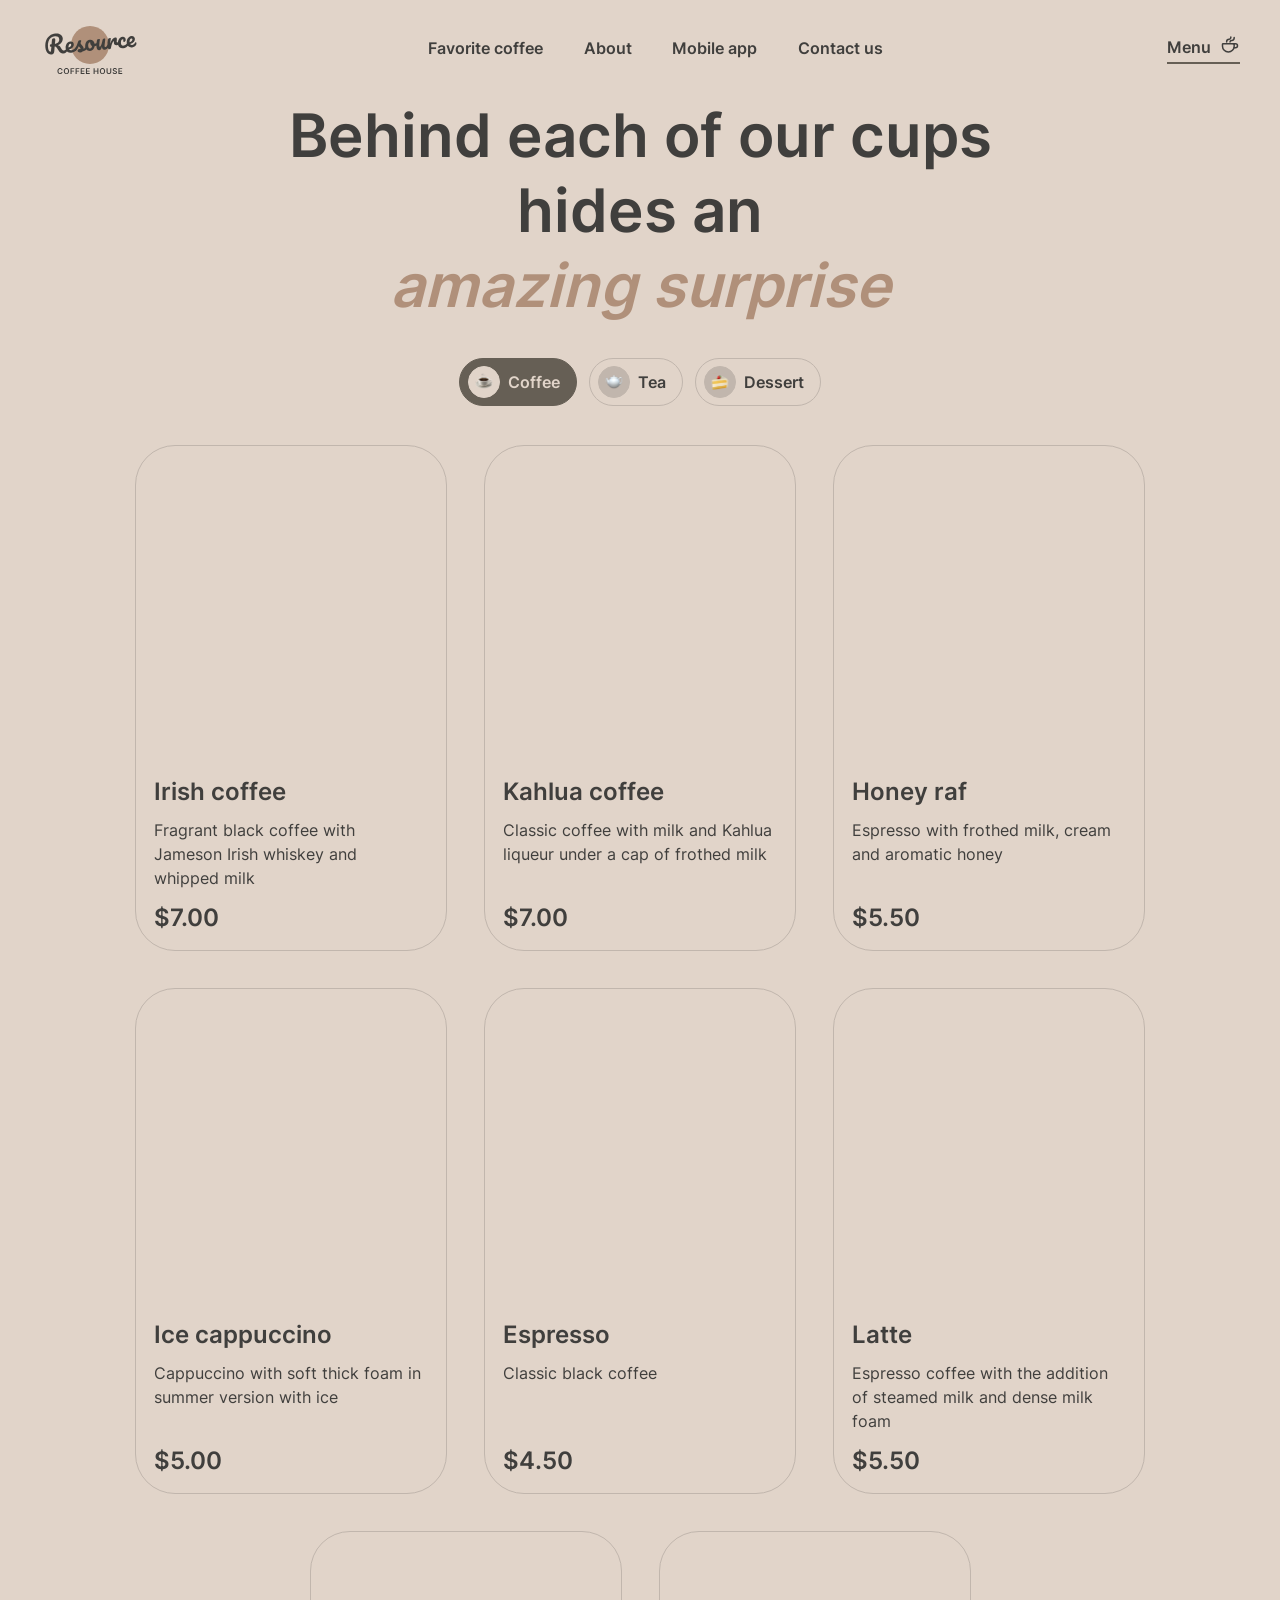
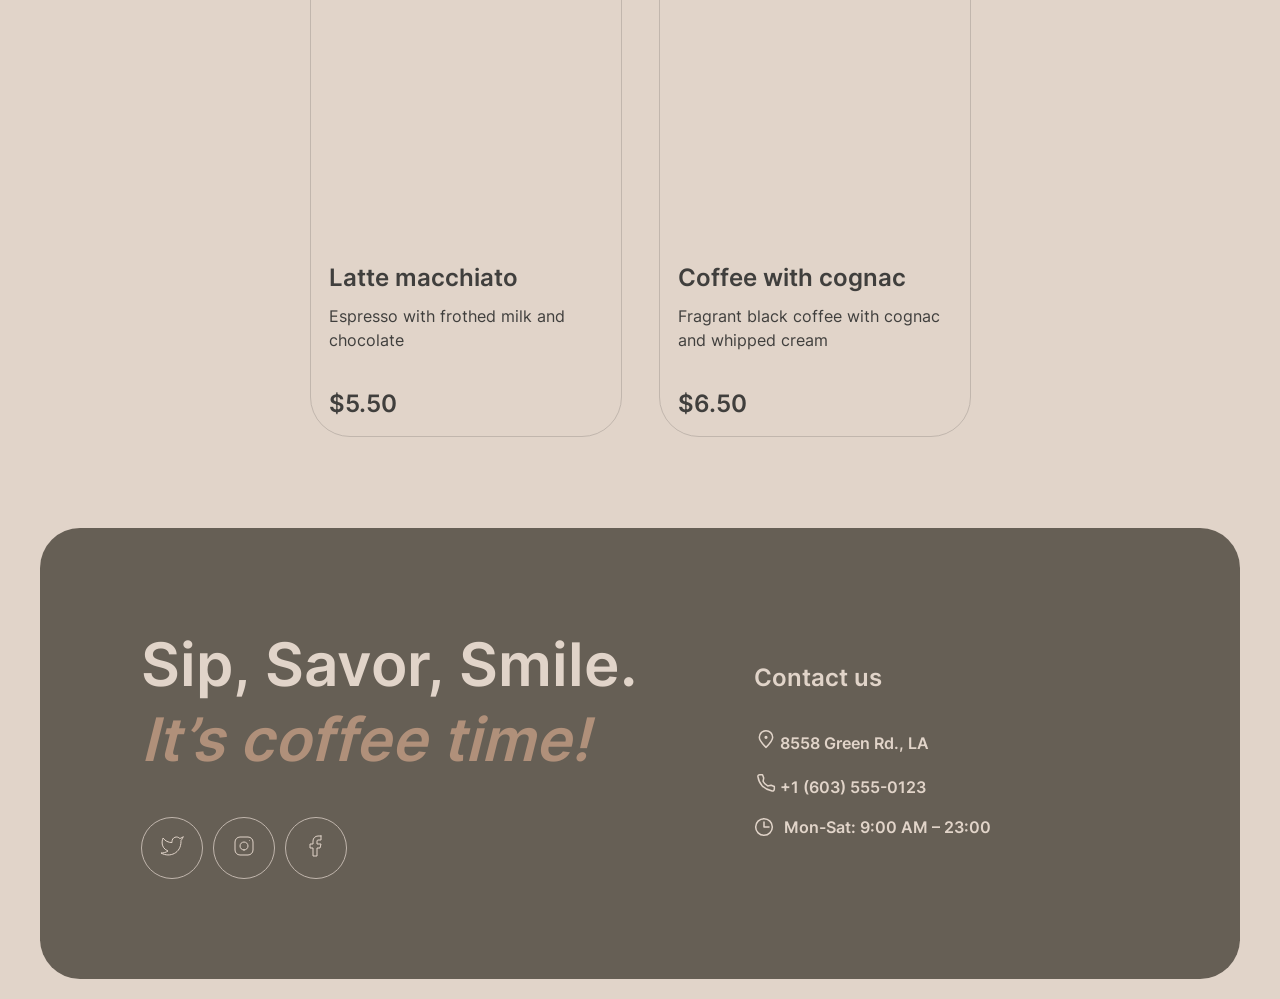
==== pages/menu/index.html @ 6b962eb8 "feat: transfer of the previous project" ====
<!DOCTYPE html>
<html lang="en">

<head>
  <meta charset="UTF-8">
  <meta http-equiv="X-UA-Compatible" content="IE=edge">
  <meta name="viewport" content="width=device-width, initial-scale=1.0">
  <link rel="stylesheet" href="../menu/style.css">
  <link rel="icon" href="../../assets/icons/coffee-cup.svg" sizes="32x32">
  <title>Coffee House</title>
</head>

<body>
  <div class="body-wrapper">
    <header class="header">
      <a href="../home/index.html" class="logo">
        <img src="../../assets/icons/logo.svg" alt="Coffee House Logo">
      </a>
      <div class="header-navigation-wrapper">
        <nav class="header-navigation">
          <ul class="header-navigation">
            <li><a href="../home/index.html#favoriteCoffee" class="header-nav-list-li">Favorite coffee</a></li>
            <li><a href="../home/index.html#about" class="header-nav-list-li">About</a></li>
            <li><a href="../home/index.html#mobileApp" class="header-nav-list-li">Mobile app</a></li>
            <li><a href="#contactUs" class="header-nav-list-li">Contact us</a></li>
          </ul>
        </nav>
        <div class="logo-menu">
          <a href="../menu/index.html" class="logo-menu-main">
            <h4>Menu</h4>
            <img src="../../assets/icons/coffee-cup.svg" alt="coffee cup">
          </a>
          <div class="logo-menu-line"></div>
        </div>
      </div>
      <div class="burger-menu" role="button" aria-label="Toggle menu">
        <div class="burger-icon">
          <span class="one-line"></span>
          <span class="two-line"></span>
        </div>
      </div>
    </header>

    <main class="main">
      <div class="title">
        <h1>Behind each of our cups hides an <span class="accent">amazing surprise</span></h1>
      </div>

      <div class="drink-type">
        <div class="type-coffee drink-type-button checked" data-type="coffee" role="button">
          <div class="circle type-drink-circle">
            <img src="../../assets/icons/icon-coffee-menu.svg" alt="coffee icon">
          </div>
          <p class="type-drink-text">Coffee</p>
        </div>
        <div class="type-tea drink-type-button" data-type="tea" role="button">
          <div class="circle type-drink-circle">
            <img src="../../assets/icons/icon-tea-menu.svg" alt="tea icon">
          </div>
          <p class="type-drink-text">Tea</p>
        </div>
        <div class="type-dessert drink-type-button" data-type="dessert" role="button">
          <div class="circle type-drink-circle">
            <img src="../../assets/icons/icon-dessert-menu.svg" alt="dessert icon">
          </div>
          <p class="type-drink-text">Dessert</p>
        </div>
      </div>

      <div class="menu-cards-wrapper"></div>
      <div class="load-img"></div>
    </main>

    <footer class="footer">
      <div class="footer-wrapper">
        <div class="footer-one-column">
          <div class="footer-text">
            <h2>Sip, Savor, Smile. <span class="accent">It’s coffee time!</span></h2>
          </div>
          <div class="social">
            <span class="twitter social-animation">
              <a href="https://twitter.com" aria-label="Twitter">
                <svg class="twitter-img social-img"></svg>
              </a>
            </span>
            <span class="instagram social-animation">
              <a href="https://instagram.com" aria-label="Instagram">
                <svg class="instagram-img social-img"></svg>
              </a>
            </span>
            <span class="facebook social-animation">
              <a href="https://facebook.com" aria-label="Facebook">
                <svg class="facebook-img social-img"></svg>
              </a>
            </span>
          </div>
        </div>

        <div class="footer-two-column" id="contactUs">
          <h3>Contact us</h3>
          <div class="adress">
            <a href="https://maps.app.goo.gl/3GMNGY9WEgMi9nmB6" target="_blank" rel="noopener noreferrer">
              <img src="../../assets/icons/pin-alt.svg" alt="location pin">
              8558 Green Rd., LA
            </a>
          </div>
          <div class="phone">
            <a href="tel:+16035550123">
              <img src="../../assets/icons/phone.svg" alt="phone icon">
              +1 (603) 555-0123
            </a>
          </div>
          <div class="times">
            <img src="../../assets/icons/clock.svg" alt="clock icon">
            <p>Mon-Sat: 9:00 AM – 23:00</p>
          </div>
        </div>
      </div>
    </footer>

    <div class="modal-wrapper">
      <div class="modal">
        <div class="modal-img">
          <div class="menu-card-img-container">
            <img src="../../assets/images/imgMenu/coffee-1.jpg" class="menu-card-img" alt="Irish coffee">
          </div>
        </div>
        <div class="information-container">
          <div class="name-position">Irish coffee</div>
          <div class="more-detail-position">Fragrant black coffee with Jameson Irish whiskey and whipped milk</div>

          <div class="size-position">
            <p>Size</p>
            <div class="choise-size">
              <div class="size-button button-choise-size checked" data-price="0" role="button">
                <div class="circle-btn">
                  <p>S</p>
                </div>
                <p class="size-ml s">200 ml</p>
              </div>
              <div class="size-button button-choise-size" data-price="0.5" role="button">
                <div class="circle-btn">
                  <p>M</p>
                </div>
                <p class="size-ml m">300 ml</p>
              </div>
              <div class="size-button button-choise-size" data-price="1" role="button">
                <div class="circle-btn">
                  <p>L</p>
                </div>
                <p class="size-ml l">400 ml</p>
              </div>
            </div>
          </div>

          <div class="additives-position">
            <p>Additives</p>
            <div class="choise-size">
              <div class="size-button button-additives" data-price="0.5" role="button">
                <div class="circle-btn">
                  <p>1</p>
                </div>
                <p class="size-ml additives-one">Sugar</p>
              </div>
              <div class="size-button button-additives" data-price="0.5" role="button">
                <div class="circle-btn">
                  <p>2</p>
                </div>
                <p class="size-ml additives-two">Cinnamon</p>
              </div>
              <div class="size-button button-additives" data-price="0.5" role="button">
                <div class="circle-btn">
                  <p>3</p>
                </div>
                <p class="size-ml additives-three">Syrup</p>
              </div>
            </div>
          </div>

          <div class="total">
            <p>Total:</p>
            <div class="cost-position">$7.00</div>
          </div>
          <div class="line-opacity"></div>
          <div class="info-little-font">
            <img src="../../assets/icons/info-empty.svg" alt="info icon">
            <p>The cost is not final. Download our mobile app to see the final price and place your order. Earn loyalty
              points and enjoy your favorite coffee with up to 20% discount.</p>
          </div>
          <div class="close" role="button">Close</div>
        </div>
      </div>
    </div>

    <script src="../menu/script.js" type="module"></script>
    <script src="../menu/burger.js"></script>
  </div>
</body>

</html>
---- pages/menu/style.css ----
@font-face {
    font-family: 'Inter600';
    src: url('../../assets/fonts/Inter-SemiBold.ttf');
    font-weight: 600;
}

@font-face {
    font-family: 'Inter400';
    src: url('../../assets/fonts/Inter-Regular.ttf');
    font-weight: 400;
}

h1 {
    font-family: 'Inter600';
    font-size: 72px;
    line-height: 105%;
    margin: 0;
    color: #E1D4C9;
}

.accent {
    font-style: italic;
    color: #B0907A;
}

h2 {
    font-family: 'Inter600';
    font-size: 60px;
    line-height: 125%;
    margin: 0;
}

h3 {
    font-family: 'Inter600';
    font-size: 24px;
    line-height: 125%;
    margin: 0;
}

h4,
.header-navigation {
    font-family: 'Inter600';
    font-size: 16px;
    line-height: 140%;
    margin: 0;
}

h5 {
    font-family: 'Inter400';
    font-size: 16px;
    line-height: 150%;
    font-weight: 400;
    margin: 0;
}

ul {
    padding: 0;
}

p {
    margin: 0;
}

html {
    scroll-behavior: smooth;
    box-sizing: border-box;
    background-color: #E1D4C9;
}

body {
    margin: 0 auto;
    max-width: 1440px;
}

.body-wrapper {
    margin: 20px 40px;
    position: relative;
}

a:hover {
    cursor: pointer;
}

/*---------header----------*/

.header {
    display: flex;
    justify-content: space-between;
}

.header-navigation-wrapper {
    display: flex;
    width: 100%;
    justify-content: space-between;
    margin-left: 24%;
}

.header-navigation {
    display: flex;
    align-items: center;
    list-style: none;
    color: #403F3D;
    gap: 40.6px;
}

.header-navigation li {
    margin-top: -8px;
}

.header-navigation a {
    text-decoration: none;
    color: #403F3D;
    position: relative;
    display: inline-block;
}

.header-navigation a::after {
    content: "";
    position: absolute;
    left: 50%;
    top: 25px;
    display: block;
    height: 2px;
    width: 0;
    background: #403F3D;
    border-radius: 1px;
    transition: width 0.8s ease 0s, left 0.8s ease 0s;
}

.header a {
    text-decoration: none;
    color: #403F3D;
    cursor: default;
}

@media (hover:hover) {
    .header-navigation a:hover::after {
        animation: a-nav 3s;
        width: 100%;
        left: 0;
    }
}

@keyframes a-nav {
    0% {
        opacity: 0;
    }

    50% {
        opacity: 0.8;
    }

    100% {
        opacity: 1;
    }
}

.logo-menu {
    display: flex;
    flex-direction: column;
    gap: 4px;
    margin-top: 23px;
    cursor: default;
}

.logo-menu h4 {
    margin-top: -7px;
    color: #403F3D;
}

.logo-menu img {
    margin-top: -12px;
}

.logo-menu-main {
    display: flex;
    flex-direction: row;
    gap: 9px;
}

.logo-menu-line {
    width: 100%;
    height: 2px;
    background-color: #665F55;
}

.burger-menu {
    display: none;
}

/*-----------main-------------*/

.main {
    display: flex;
    flex-direction: column;
    align-items: center;
    margin-top: 1.15%;
}

.title {
    color: #403F3D;
    text-align: center;
    width: 800px;
}

.title h1 {
    display: flex;
    flex-direction: column;
    align-items: center;
    color: #403F3D;
    font-size: 60px;
    line-height: 125%;
}

.drink-type {
    display: flex;
    gap: 12px;
    margin-top: 2.9%;
}

.drink-type p {
    font-family: 'Inter600';
    font-size: 16px;
    line-height: 150%;
    margin: 8px 16px 8px 0;
}

.drink-type-button {
    display: flex;
    align-items: center;
    height: 46px;
    background-color: #E1D4C9;
    border-radius: 100px;
    border: 1px solid #C1B6AD;
    cursor: pointer;
    transition: 0.8s;
}

@media (hover:hover) {
    .drink-type-button:hover {
        background-color: #665F55;
        border: 1px solid #665F55;
    }

    .drink-type-button:hover>.type-drink-circle {
        background-color: #E1D4C9;
        border: 1px solid #E1D4C9;
    }

    .drink-type-button:hover>.type-drink-text {
        color: #E1D4C9;
    }
}

.drink-type>.checked {
    background-color: #665F55;
    border: 1px solid #665F55;
    cursor: default;
}

.drink-type>.checked>.circle {
    background-color: #E1D4C9;
    border: 1px solid #E1D4C9;
}

.drink-type>.checked>.type-drink-text {
    color: #E1D4C9;
}

.type-drink-circle {
    display: flex;
    align-items: center;
    justify-content: center;
    width: 30px;
    height: 30px;
    border-radius: 50%;
    background-color: #C1B6AD;
    border: 1px solid #C1B6AD;
    margin: 8px;
}

.type-drink-circle img {
    width: 60%;
}

.type-drink-text {
    color: #403F3D;
}

/*-----menu-cards-----*/

.menu-cards-wrapper {
    display: flex;
    align-items: center;
    justify-content: center;
    flex-wrap: wrap;
    gap: 37px;
    margin-top: 39px;
}

.menu-card {
    display: flex;
    flex-direction: column;
    width: 310px;
    height: 504px;
    border: 1px solid #C1B6AD;
    border-radius: 40px;
}

@media (hover:hover) {
    .menu-card:hover>.menu-card-img-container img {
        transform: scale(1);
        transition: 1s;
    }
}

.menu-card-img-container {
    position: relative;
    width: 310px;
    height: 309px;
    overflow: hidden;
    border-radius: 40px;
}

.menu-card img {
    position: absolute;
    border-radius: 40px;
    transform: scale(1.1);
    transition: 0.8s;
    height: -webkit-fill-available;
}


.name-position,
.cost-position {
    font-family: 'Inter600';
    font-size: 24px;
    line-height: 125%;
    color: #403F3D;
}

.name-position {
    margin-top: 4px;
}

.more-detail-position {
    font-family: 'Inter400';
    font-size: 16px;
    line-height: 150%;
    color: #403F3D;
}

.discription-position {
    display: flex;
    flex-direction: column;
    margin-left: 18px;
    margin-top: 18px;
    height: 175px;
}

.more-detail-position {
    height: 72px;
    margin-right: 21px;
    margin-top: 11px;
}

.cost-position {
    margin-top: 13px;
}

.load-img {
    display: none;
}

/*----------footer-----------*/

.footer {
    margin-top: 7.6%;
}

.footer-wrapper {
    display: flex;
    flex-wrap: wrap;
    background-color: #665F55;
    border-radius: 40px;
    gap: 10%;
}

.footer-one-column {
    width: 530px;
    margin-left: 101px;
    padding-top: 99px;
}

.footer-wrapper h2 {
    color: #E1D4C9;
}

.social {
    display: flex;
    align-items: center;
    margin-top: 40px;
    padding-bottom: 100px;
    gap: 10px;
}

.social-img {
    width: 36px;
    height: 36px;
}

.twitter-img {
    background: no-repeat center url(../../assets/icons/twitter.svg);
}

.instagram-img {
    background: no-repeat center url(../../assets/icons/instagram.svg);
}

.facebook-img {
    background: no-repeat center url(../../assets/icons/facebook.svg);
}

.social-animation {
    display: flex;
    align-items: center;
    justify-content: center;
    border: 1px solid #C1B6AD;
    width: 60px;
    height: 60px;
    border-radius: 100%;
    cursor: pointer;
}

@media (hover:hover) {
    .social-animation:hover {
        background-color: #E1D4C9;
        transition: 0.8s;
    }

    .social-animation:hover .social-img {
        fill: #403F3D;
        overflow: visible;
    }

    .social-animation:hover .twitter-img {
        background: no-repeat center url(../../assets/icons/twitter-hover.svg);
        transition: 0.5s;
    }

    .social-animation:hover .instagram-img {
        background: no-repeat center url(../../assets/icons/instagram-hover.svg);
        transition: 0.5s;
    }

    .social-animation:hover .facebook-img {
        background: no-repeat center url(../../assets/icons/facebook-hover.svg);
        transition: 0.5s;
    }
}

.footer-two-column {
    color: #E1D4C9;
    display: flex;
    flex-direction: column;
    margin-top: 135px;
    margin-left: -37px;
}

.footer-two-column h3 {
    margin-bottom: 16px;
}

.adress,
.phone,
.times {
    display: flex;
    font-family: 'Inter400';
    gap: 10px;
    margin-top: 20px;
}

.phone,
.times {
    cursor: pointer;
}

.adress a,
.phone a,
.times p {
    font-family: 'Inter600';
}

.adress a,
.phone a {
    font-family: 'Inter600';
    text-decoration: none;
    color: #E1D4C9;
    position: relative;
    display: inline-block;
}

.adress a::after,
.phone a::after {
    content: "";
    position: absolute;
    left: 50%;
    top: 25px;
    display: block;
    height: 2px;
    width: 0;
    background: #E1D4C9;
    border-radius: 1px;
    transition: width 0.8s ease 0s, left 0.8s ease 0s;
}

@media (hover:hover) {

    .adress a:hover::after,
    .phone a:hover::after {
        animation: footer 3s;
        width: 100%;
        left: 0;
    }
}

.adress img,
.phone img {
    margin-left: 2px;
}

@keyframes footer {
    0% {
        opacity: 0;
    }

    50% {
        opacity: 0.8;
    }

    100% {
        opacity: 1;
    }
}

/*-----------modal------------*/

.modal-wrapper {
    display: none;
    align-items: center;
    justify-content: center;
    position: fixed;
    width: 100%;
    height: 100%;
    top: 0;
    left: 0;
    background-color: rgba(41, 41, 41, 0.6);
    z-index: 1;
}

.modal {
    display: none;
    max-width: 800px;
    background-color: #E1D4C9;
    border-radius: 40px;
    border: 1px solid #403F3D;
    position: absolute;
    transition: 0.8s;
    margin: 0 35px;
    z-index: 10;
}

.modal-img .menu-card-img-container {
    margin: 16px 0 0 15px;
}

.modal-img .menu-card-img-container img {
    position: absolute;
    border-radius: 40px;
    margin-left: -15px;
    margin-top: -14px;
}

.information-container {
    margin: 13px 16px 16px 20px;
}

.size-position {
    display: flex;
    flex-direction: column;
    margin-top: -5px;
}

.size-position p,
.additives-position p {
    font-family: 'Inter400';
    font-size: 16px;
    line-height: 150%;
}

.choise-size p {
    font-family: 'Inter600';
    font-size: 16px;
    line-height: 150%;
    margin: 8px 12px 8px 0;
}

.choise-size {
    display: flex;
    flex-wrap: wrap;
    gap: 8px;
    margin-top: 9px;
}

.size-button {
    display: flex;
    align-items: center;
    height: 44px;
    background-color: #E1D4C9;
    border-radius: 100px;
    border: 1px solid #C1B6AD;
    cursor: pointer;
    transition: 0.8s;
}

.size-ml {
    color: #403F3D;
}

@media (hover:hover) {
    .size-button:hover {
        background-color: #665F55;
        border: 1px solid #665F55;
    }

    .size-button:hover>.circle-btn {
        background-color: #E1D4C9;
        border: 1px solid #E1D4C9;
    }

    .size-button:hover>.size-ml {
        color: #E1D4C9;
    }
}

.choise-size>.checked {
    background-color: #665F55;
    border: 1px solid #665F55;
    cursor: default;
}

.choise-size>.checked>.circle-btn {
    background-color: #E1D4C9;
    border: 1px solid #E1D4C9;
}

.choise-size>.checked>.size-ml {
    color: #E1D4C9;
}

.circle-btn {
    display: flex;
    align-items: center;
    justify-content: center;
    width: 30px;
    height: 30px;
    border-radius: 50%;
    background-color: #C1B6AD;
    border: 1px solid #C1B6AD;
    margin: 8px;
}

.circle-btn p {
    margin: 0;
    color: #403F3D;
}

.additives-position {
    margin-top: 20px;
}


.total {
    display: flex;
    align-items: center;
    justify-content: space-between;
    margin-top: 20px;
}

.total p {
    font-family: 'Inter600';
    font-size: 24px;
    line-height: 125%;
    color: #403F3D;
}

.total .cost-position {
    margin: 0;
}

.line-opacity {
    width: 100%;
    height: 1px;
    background-color: #C1B6AD;
    margin-top: 19px;
}

.info-little-font {
    display: flex;
    align-items: flex-start;
    justify-content: space-between;
    gap: 8px;
    font-family: 'Inter600';
    font-size: 10px;
    line-height: 140%;
    color: #403F3D;
    margin-top: 11px;
}

.close {
    display: flex;
    align-items: center;
    justify-content: center;
    border: 1px solid #665F55;
    background-color: transparent;
    cursor: pointer;
    border-radius: 100px;
    width: 100%;
    height: 44px;
    font-family: 'Inter600';
    font-size: 16px;
    line-height: 150%;
    color: #403F3D;
    margin-top: 32px;
    transition: 0.5s;
}

.close:hover {
    background-color: #665F55;
    color: #E1D4C9;
    transition: 0.8s;
}

@media screen and (max-width: 1060px) {
    /*----------footer----------*/

    .footer {
        margin-top: 100px;
    }

    .footer-one-column {
        margin-left: 60px;
        padding-top: 100px;
    }

    .footer-two-column {
        margin-left: 60px;
        padding-bottom: 105px;
        margin-top: 61px;
    }

    .social {
        padding-bottom: 38px;
    }

    .adress,
    .phone,
    .times {
        margin-top: 22px;
    }
}


@media screen and (max-width: 820px) {
    .title {
        width: auto;
    }
}

@media screen and (max-width: 768px) {
    body {
        max-width: 768px;
    }

    body.lock {
        overflow-y: hidden;
    }

    .body-wrapper {
        position: relative;
    }

    /*---------header----------*/

    .header-navigation-wrapper {
        display: block;
        position: fixed;
        top: 80px;
        right: -100%;
        width: 100%;
        background-color: #E1D4C9;
        transition: 0.8s;
        margin-top: 10px;
        height: 100vh;
        z-index: 10;
        margin-left: 0;
    }

    .header-navigation-wrapper.active {
        right: 0;
    }

    .header-navigation {
        flex-direction: column;
        margin-top: 10%;
        align-items: center;
        gap: 63px;
        font-size: 32px;
    }

    .logo-menu {
        margin-top: -4px;
    }

    .logo-menu-main {
        justify-content: center;
        margin-top: 16%;
        transform: scale(2);
    }

    .logo-menu-line {
        display: none;
    }

    .burger-menu {
        display: flex;
        align-items: center;
        justify-content: center;
        width: 42px;
        height: 42px;
        border-radius: 100%;
        border: 1px solid #403F3D;
        margin-top: 8px;
        position: relative;
    }

    .burger-icon {
        display: flex;
        flex-direction: column;
        justify-content: space-between;
        z-index: 5;
        position: relative;
        width: 16px;
        height: 10px;
        cursor: pointer;
        transition: 0.8s;
    }

    .one-line,
    .two-line {
        display: block;
        position: absolute;
        width: 16px;
        height: 1px;
        transition: all 0.8s ease 0s;
        background-color: #403F3D;
    }

    .one-line {
        top: 0;
    }

    .two-line {
        top: 10px;
    }

    .one-line.active {
        display: block;
        transform: rotate(-45deg);
        transition: 0.5s;
        top: 4px;
    }

    .two-line.active {
        display: block;
        transform: rotate(45deg);
        transition: 0.5s;
        top: 4px;
    }

    /*-------------main---------*/

    .main {
        margin-top: 16px;
    }

    .title {
        text-align: center;
        width: auto;
    }

    .drink-type {
        margin-top: 39px;
    }

    #five-card,
    #six-card,
    #seven-card,
    #eight-card {
        display: none;
    }

    .load-img {
        display: none;
        background: url(../../assets/icons/button-icon-dark.svg);
        width: 60px;
        height: 60px;
        margin-top: 43px;
    }

    .modal {
        margin: 0 43px 0 35px;
    }

    .more-detail-position {
        margin-right: 12px;
    }

}

@media screen and (max-width: 767px) {
    .modal-img {
        display: none;
    }
}

@media screen and (max-width: 380px) {
    .title h1 {
        font-size: 32px;
    }

    h2 {
        font-size: 32px;
    }

    .body-wrapper {
        margin: 20px 16px;
    }

    /*---------main----------*/

    .drink-type {
        gap: 5px;
    }

    .menu-cards-wrapper {
        gap: 40px;
    }

    /*----------footer----------*/

    .footer {
        margin-top: 96px;
    }

    .footer-one-column {
        margin-left: 16px;
        padding-top: 61px;
    }

    .footer-two-column {
        margin-left: 16px;
        padding-bottom: 66px;
        margin-top: 0px;
    }

    .social {
        padding-bottom: 38px;
    }

    .modal {
        margin: 0 17px;
    }

    .more-detail-position {
        margin-right: 0px;
    }

}
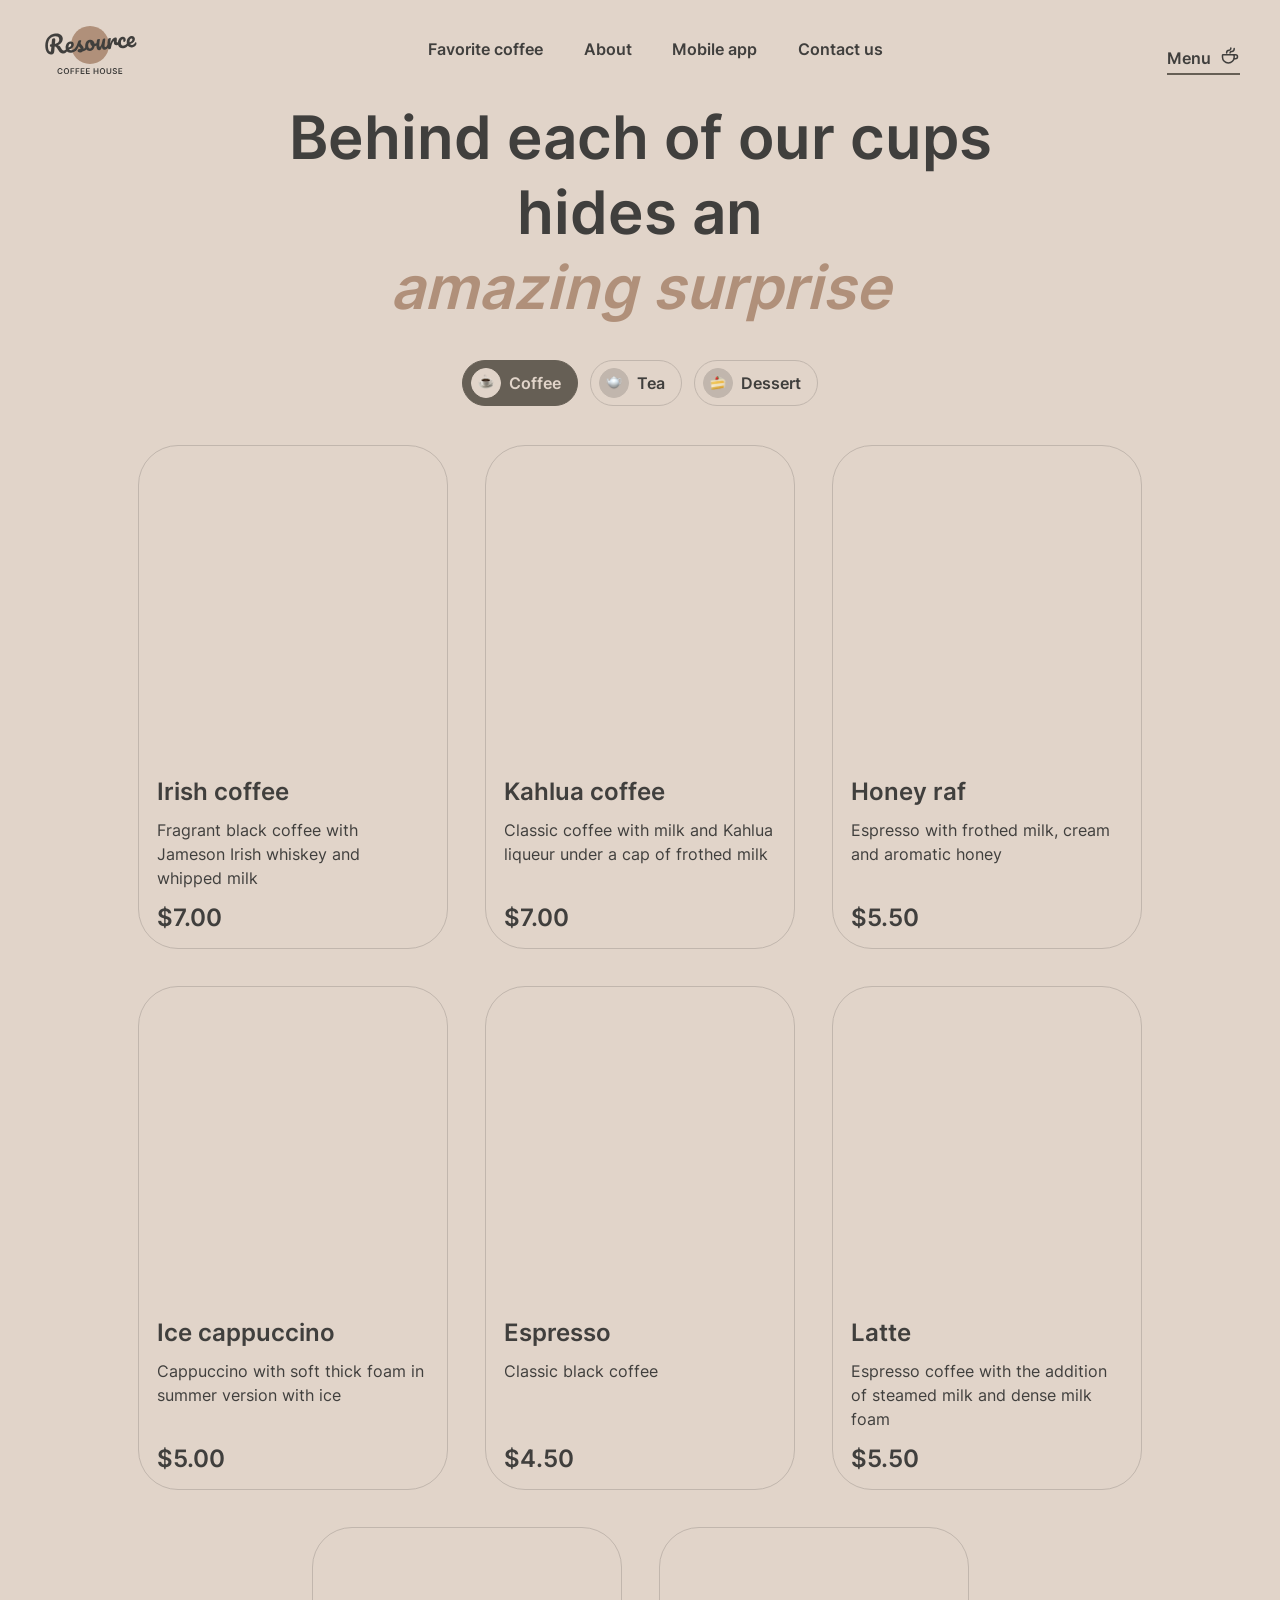
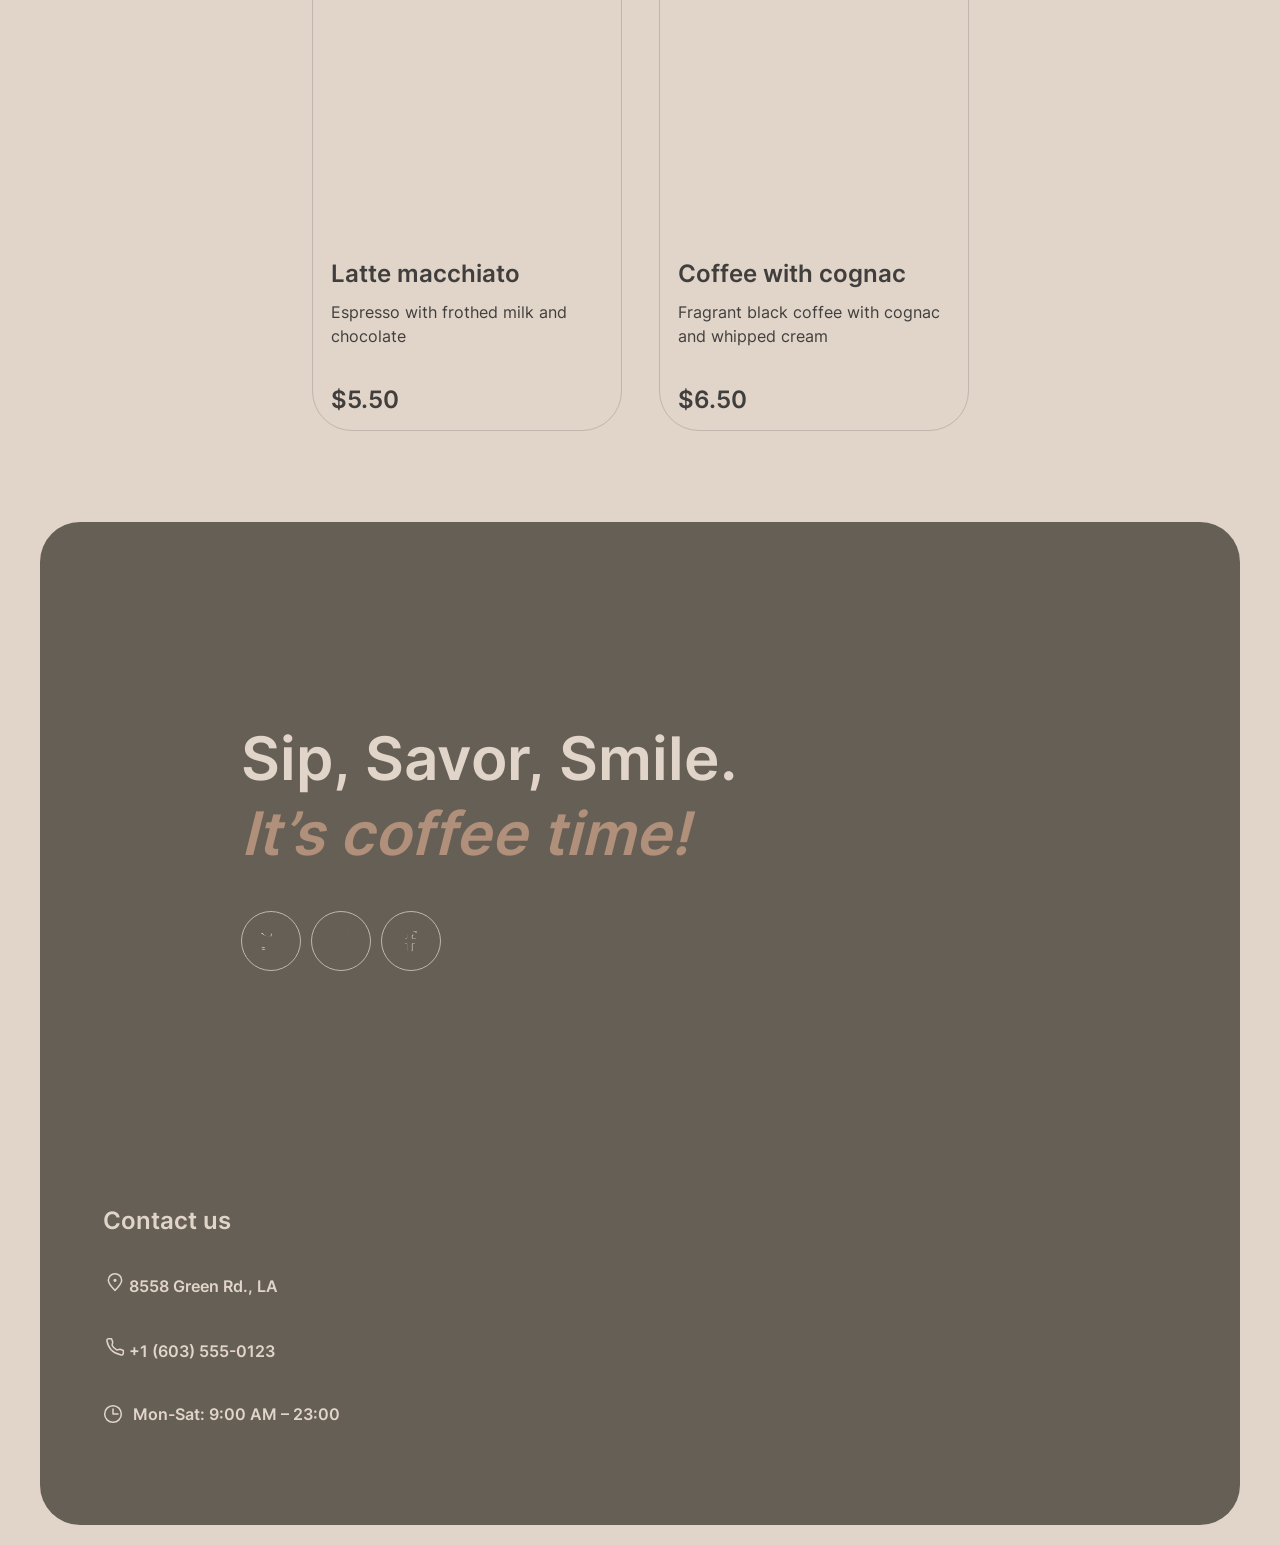
==== commit 12693094: "fix: refactor code for home page" ====
--- a/pages/menu/index.html
+++ b/pages/menu/index.html
@@ -5,6 +5,7 @@
   <meta charset="UTF-8">
   <meta http-equiv="X-UA-Compatible" content="IE=edge">
   <meta name="viewport" content="width=device-width, initial-scale=1.0">
+  <link rel="stylesheet" href="../css/global.css" />
   <link rel="stylesheet" href="../menu/style.css">
   <link rel="icon" href="../../assets/icons/coffee-cup.svg" sizes="32x32">
   <title>Coffee House</title>
--- a/pages/css/global.css
+++ b/pages/css/global.css
@@ -0,0 +1,765 @@
+@font-face {
+    font-family: 'Inter600';
+    src: url('../../assets/fonts/Inter-SemiBold.ttf');
+    font-weight: 600;
+}
+
+@font-face {
+    font-family: 'Inter400';
+    src: url('../../assets/fonts/Inter-Regular.ttf');
+    font-weight: 400;
+}
+
+:root {
+  /* Палитра из UI-Kit [Light] */
+  --color-text-primary: #403F3D;
+  --color-text-inverse: #E1D4C9;
+  --color-text-accent: #B0907A;
+  --color-bg-page: #E1D4C9;
+  --color-bg-container: #665F55;
+  
+  /* Цвета интерактивных элементов [Light] */
+  --c-btn-primary-bg: #E1D4C9;
+  --c-btn-secondary-bg: transparent;
+  --c-btn-secondary-border: #665F55;
+  --c-btn-secondary-hover-bg: #665F55;
+  
+  --c-btn-app-bg: transparent;
+  --c-btn-app-border: #665F55;
+  --c-btn-app-hover-bg: #665F55;
+  
+  --c-slider-border: #665F55;
+  --c-slider-hover-bg: #665F55;
+  --c-slider-hover-border: #665F55;
+  
+  --c-social-border: #C1B6AD;
+  --c-social-hover-bg: #E1D4C9;
+  
+  /* Константы для свитчера */
+  --c-icon-beige: #E1D4C9;
+  --c-icon-dark: #403F3D;
+  --c-icon-white: #FFFFFF;
+  --c-circle-accent: #B0907A;
+  --c-circle-hover-light: #665F55;
+  --c-circle-hover-dark: #403F3D;
+  --border-light: #C1B6AD;
+  --border-dark: #665F55;
+
+  /* Шрифты и переходы */
+  --font-semibold: 'Inter600', sans-serif;
+  --font-regular: 'Inter400', sans-serif;
+  --transition-standard: 0.5s ease-in-out;
+  --transition-fast: 0.3s ease;
+}
+
+/* --- Тёмная тема (Инверсия UI-Kit при клике на чекбокс) --- */
+:root:has(#theme-toggle:checked) {
+  /* Палитра из UI-Kit [Dark] */
+  --color-text-primary: #E1D4C9;
+  --color-text-inverse: #E1D4C9;
+  --color-text-accent: #B0907A;
+  --color-bg-page: #292826;
+  --color-bg-container: #403F3D;
+  
+  /* Цвета интерактивных элементов [Dark] */
+  --c-btn-secondary-border: #C1B6AD;
+  --c-btn-secondary-hover-bg: #292826;
+  
+  --c-btn-app-bg: transparent;
+  --c-btn-app-border: #C1B6AD;
+  --c-btn-app-hover-bg: #403F3D;
+  
+  --c-slider-border: #C1B6AD;
+  --c-slider-hover-bg: #403F3D;
+  --c-slider-hover-border: #403F3D;
+  
+  --c-social-border: #665F55;
+  --c-social-hover-bg: #292826;
+}
+
+* {
+  box-sizing: border-box;
+}
+
+html {
+  scroll-behavior: smooth;
+  box-sizing: border-box;
+  background-color: var(--color-bg-page);
+  transition: background-color var(--transition-standard);
+}
+
+body {
+  margin: 0 auto;
+  max-width: 1440px;
+  font-family: var(--font-regular);
+  font-weight: 400;
+  line-height: 150%;
+  color: var(--color-text-primary);
+  background-color: var(--color-bg-page);
+  transition: background-color var(--transition-standard), color var(--transition-standard);
+}
+
+ul {
+  padding: 0;
+}
+
+p {
+  margin: 0;
+}
+
+a {
+  transition: color var(--transition-standard);
+}
+
+a:hover {
+  cursor: pointer;
+}
+
+h1 {
+   font-size: 72px;
+   line-height: 105%;
+}
+
+h2 {
+    font-family: var(--font-semibold);
+    font-size: 60px;
+    font-weight: 600;
+    line-height: 125%;
+    margin: 0;
+}
+
+h3 {
+    font-family: var(--font-semibold);
+    font-size: 24px;
+    font-weight: 600;
+    line-height: 125%;
+    margin: 0;
+}
+
+.accent,
+h1.accent,
+h2.accent {
+    font-style: italic;
+    font-family: var(--font-semibold);
+    color: var(--color-text-accent);
+}
+
+h4, 
+.header-navigation,
+.enjoy-btn,
+.appStore-btn,
+.googlePlay-btn,
+.adress a,
+.phone a {
+    font-family: var(--font-semibold);
+    font-size: 16px;
+    font-weight: 600;
+    line-height: 150%;
+}
+
+h5,
+.description-coffee-about,
+.app-text p {
+    font-family: var(--font-regular);
+    font-size: 16px;
+    font-weight: 400;
+    line-height: 150%;
+}
+
+.text-under-name-app {
+    font-family: var(--font-semibold);
+    font-size: 10px;
+    font-weight: 600;
+    line-height: 140%;
+}
+
+/* h2, h3, h4, .header-navigation {
+  font-family: var(--font-semibold);
+  margin: 0;
+  color: var(--color-text-primary);
+  transition: color var(--transition-standard);
+}
+
+h2 { font-size: 60px; line-height: 125%; }
+h3 { font-size: 24px; line-height: 125%; }
+h4, .header-navigation, .header-controls { font-size: 16px; line-height: 140%; }
+
+h5 {
+  font-family: var(--font-regular);
+  font-size: 16px;
+  line-height: 150%;
+  font-weight: 400;
+  margin: 0;
+  color: var(--color-text-primary);
+  transition: color var(--transition-standard);
+}
+
+.accent {
+  font-style: italic;
+  color: var(--color-text-accent);
+} */
+
+.body-wrapper {
+  margin: 20px 40px;
+}
+
+/*------------theme-switch----------*/
+
+.theme-switch {
+  position: relative;
+  display: inline-block;
+  width: 92px;  
+  height: 48px; 
+  cursor: pointer;
+  background: transparent;
+  -webkit-tap-highlight-color: transparent;
+}
+
+.theme-switch-input {
+  position: absolute;
+  opacity: 0;
+  width: 0;
+  height: 0;
+}
+
+.switch-track {
+  display: flex;
+  width: 100%;
+  height: 100%;
+  border-radius: 48px;
+  padding: 4px; 
+  box-sizing: border-box;
+  background: transparent;
+  border: 1px solid var(--border-light);
+  transition: border-color 0.3s ease;
+  gap: 5px;
+}
+
+.icon-wrapper {
+  flex: 1;
+  display: flex;
+  align-items: center;
+  justify-content: center;
+  position: relative;
+}
+
+.icon-wrapper::before {
+  content: '';
+  position: absolute;
+  width: 40px;
+  height: 40px;
+  border-radius: 50%;
+  transition: transform 0.3s cubic-bezier(0.4, 0, 0.2, 1), opacity 0.3s ease, background-color 0.3s ease;
+  transform: scale(0.8);
+  opacity: 0; 
+  z-index: 1;
+}
+
+.icon-img {
+  width: 18px;  
+  height: 18px;
+  transition: background-color 0.3s ease;
+  z-index: 2;
+  -webkit-mask-position: center;
+  mask-position: center;
+  -webkit-mask-repeat: no-repeat;
+  mask-repeat: no-repeat;
+  -webkit-mask-size: contain;
+  mask-size: contain;
+}
+
+.icon-sun .icon-img {
+  -webkit-mask-image: url('../../assets/icons/sun.svg');
+  mask-image: url('../../assets/icons/sun.svg');
+}
+
+.icon-moon .icon-img {
+  -webkit-mask-image: url('../../assets/icons/moon.svg');
+  mask-image: url('../../assets/icons/moon.svg');
+}
+
+.theme-switch-input:not(:checked) ~ .switch-track .icon-sun::before {
+  background-color: var(--c-circle-accent);
+  opacity: 1;
+  transform: scale(1);
+}
+.theme-switch-input:not(:checked) ~ .switch-track .icon-sun .icon-img {
+  background-color: var(--c-icon-beige);
+}
+
+.theme-switch-input:not(:checked) ~ .switch-track .icon-moon::before { opacity: 0; }
+.theme-switch-input:not(:checked) ~ .switch-track .icon-moon .icon-img {
+  background-color: var(--c-icon-dark);
+}
+
+.theme-switch:hover .theme-switch-input:not(:checked) ~ .switch-track .icon-moon::before {
+  background-color: var(--c-circle-hover-light);
+  opacity: 1;
+  transform: scale(1);
+}
+.theme-switch:hover .theme-switch-input:not(:checked) ~ .switch-track .icon-moon .icon-img {
+  background-color: var(--c-icon-beige);
+}
+
+.theme-switch-input:checked ~ .switch-track {
+  border-color: var(--border-dark);
+}
+
+.theme-switch-input:checked ~ .switch-track .icon-sun::before { opacity: 0; transform: scale(0.8); }
+.theme-switch-input:checked ~ .switch-track .icon-sun .icon-img {
+  background-color: var(--c-icon-beige);
+}
+
+.theme-switch-input:checked ~ .switch-track .icon-moon::before {
+  background-color: var(--c-circle-accent);
+  opacity: 1;
+  transform: scale(1);
+}
+.theme-switch-input:checked ~ .switch-track .icon-moon .icon-img {
+  background-color: var(--c-icon-beige);
+}
+
+.theme-switch:hover .theme-switch-input:checked ~ .switch-track .icon-sun::before {
+  background-color: var(--c-circle-hover-dark);
+  opacity: 1;
+  transform: scale(1);
+}
+.theme-switch:hover .theme-switch-input:checked ~ .switch-track .icon-sun .icon-img {
+  background-color: var(--c-icon-white);
+}
+
+/*------------header----------*/
+
+.header {
+  display: flex;
+  justify-content: space-between;
+  align-items: center; 
+}
+
+.header a {
+  text-decoration: none;
+  color: var(--color-text-primary);
+}
+
+.header-navigation {
+  display: flex;
+  align-items: center;
+  list-style: none;
+  color: var(--color-text-primary);
+  gap: 40px;
+}
+
+.header-navigation li {
+  margin-top: 0;
+}
+
+.header-navigation a {
+  text-decoration: none;
+  color: var(--color-text-primary);
+  position: relative;
+  display: inline-block;
+}
+
+.header-controls {
+    display: flex;
+    gap: 20px;
+}
+
+.header-navigation a::after,
+.header-controls a::after {
+  content: "";
+  position: absolute;
+  left: 50%;
+  top: 25px;
+  display: block;
+  height: 2px;
+  width: 0;
+  background: var(--color-text-primary);
+  border-radius: 1px;
+  transition: width 0.8s ease, left 0.8s ease;
+}
+
+.logo-menu {
+  position: relative;
+  display: flex;
+  align-items: center;
+  gap: 8px;
+  cursor: pointer;
+}
+
+.logo-menu h4,
+.logo-menu img {
+  margin-top: 0;
+}
+
+@media (hover: hover) {
+  .header-navigation a:hover::after,
+  .header-controls a:hover::after {
+    left: 0;
+    width: 100%;
+    animation: a-nav 3s forwards;
+  }
+}
+
+@keyframes a-nav {
+  0% {
+    opacity: 0;
+  }
+  50% {
+    opacity: 0.8;
+  }
+  100% {
+    opacity: 1;
+  }
+}
+
+.burger-menu {
+    display: none;
+}
+
+/*----------footer---------*/
+
+.footer {
+    margin: 100px 0 0;
+}
+
+.footer-wrapper {
+    display: flex;
+    justify-content: space-between;
+    align-items: flex-start;
+    background-color: var(--color-bg-container);
+    border-radius: 40px;
+    padding: 100px;
+    gap: 40px;
+}
+
+.footer-one-column {
+    width: 530px;
+    margin-left: 0;
+    padding-top: 0;
+}
+
+.footer-wrapper h2 {
+    color: var(--color-text-inverse);
+}
+
+.social {
+    display: flex;
+    align-items: center;
+    margin-top: 40px;
+    padding-bottom: 0;
+    gap: 12px;
+}
+
+.social-animation {
+    display: flex;
+    align-items: center;
+    justify-content: center;
+    width: 60px;
+    height: 60px;
+    border-radius: 50%;
+    cursor: pointer;
+    background-color: transparent;
+    border: 1px solid var(--c-social-border); 
+    transition: background-color var(--transition-fast), border-color var(--transition-fast);
+}
+
+.social-animation a {
+    display: flex;
+    align-items: center;
+    justify-content: center;
+    width: 100%;
+    height: 100%;
+    text-decoration: none;
+}
+
+.social-img {
+    width: 24px;
+    height: 24px;
+    background-color: var(--color-text-inverse);
+    transition: background-color var(--transition-fast);
+    -webkit-mask-repeat: no-repeat;
+    mask-repeat: no-repeat;
+    -webkit-mask-position: center;
+    mask-position: center;
+    -webkit-mask-size: contain;
+    mask-size: contain;
+}
+
+.twitter-img {
+    -webkit-mask-image: url('../../assets/icons/twitter.svg');
+    mask-image: url('../../assets/icons/twitter.svg');
+}
+
+.instagram-img {
+    -webkit-mask-image: url('../../assets/icons/instagram.svg');
+    mask-image: url('../../assets/icons/instagram.svg');
+}
+
+.facebook-img {
+    -webkit-mask-image: url('../../assets/icons/facebook.svg');
+    mask-image: url('../../assets/icons/facebook.svg');
+}
+
+@media (hover: hover) {
+    .social-animation:hover {
+        background-color: var(--c-social-hover-bg);
+        border-color: var(--c-social-hover-bg);
+    }
+
+    .social-animation:hover .social-img {
+        background-color: #403F3D; 
+    }
+}
+
+.footer-two-column {
+    display: flex;
+    flex-direction: column;
+    align-items: flex-start;
+    margin-top: 0;
+    margin-left: 0;
+    width: 482px;
+}
+
+.footer-two-column h3 {
+    font-family: var(--font-semibold);
+    font-size: 24px;
+    line-height: 125%;
+    margin-bottom: 40px;
+    color: var(--color-text-inverse);
+}
+
+.adress,
+.phone,
+.times {
+    display: flex;
+    align-items: center;
+    gap: 12px;
+    margin-top: 0;
+    margin-bottom: 20px;
+}
+
+.times {
+    margin-bottom: 0;
+}
+
+.phone,
+.times {
+    cursor: pointer;
+}
+
+.adress a,
+.phone a,
+.times p {
+    font-family: var(--font-semibold);
+    font-size: 16px;
+    line-height: 140%;
+    color: var(--color-text-inverse);
+    text-decoration: none;
+    margin: 0;
+}
+
+.adress a,
+.phone a {
+    position: relative;
+    display: inline-block;
+}
+
+.adress a::after,
+.phone a::after {
+    content: "";
+    position: absolute;
+    left: 50%;
+    top: 22px;
+    display: block;
+    height: 1px;
+    width: 0;
+    background: var(--color-text-inverse);
+    transition: width 0.3s ease, left 0.3s ease;
+}
+
+@media (hover: hover) {
+    .adress a:hover::after,
+    .phone a:hover::after {
+        width: 100%;
+        left: 0;
+    }
+}
+
+.adress img,
+.phone img,
+.times img {
+    width: 20px;
+    height: 20px;
+    margin: 0;
+}
+
+
+@media screen and (max-width: 1060px) {
+    .footer {
+        margin-top: 13%;
+    }
+
+    .footer-one-column {
+        margin-left: 60px;
+    }
+
+    .footer-two-column {
+        margin-top: 0;
+        margin-left: 60px;
+        padding-bottom: 103px;
+    }
+}
+
+
+@media screen and (max-width: 768px) {
+  h1 {
+        font-size: 42px;
+        line-height: 115%;
+    }
+
+    h2 {
+        font-size: 32px;
+        line-height: 125%;
+    }
+    body {
+        max-width: 768px;
+    }
+
+    body.lock {
+        overflow-y: hidden;
+    }
+
+    .body-wrapper {
+        position: relative;
+    }
+
+    .header-navigation-wrapper {
+        display: block;
+        position: fixed;
+        top: 80px;
+        right: -100%;
+        width: 100%;
+        background-color: var(--color-bg-page);
+        transition: right 0.8s ease;
+        margin-top: 10px;
+        height: 100vh;
+        z-index: 10;
+        margin-left: 0;
+    }
+
+    .header-navigation-wrapper.active {
+        right: 0;
+    }
+
+    .header-navigation {    
+        font-family: var(--font-semibold);
+        font-size: 32px;
+        font-weight: 600;
+        line-height: 125%;    
+        flex-direction: column;
+        margin-top: 10%;
+        align-items: center;
+        gap: 63px;    
+    }
+
+    .logo-menu {
+        font-family: var(--font-semibold);
+        font-size: 32px;
+        font-weight: 600;
+        line-height: 125%;
+        justify-content: center;
+        margin-top: 16%;
+        transform: scale(2);
+    }
+
+    .burger-menu {
+        display: flex;
+        align-items: center;
+        justify-content: center;
+        width: 44px;
+        height: 44px;
+        border-radius: 100%;
+        border: 1px solid var(--color-text-primary);
+        margin-top: 8px;
+        position: relative;
+    }
+
+    .burger-icon {
+        display: flex;
+        flex-direction: column;
+        justify-content: space-between;
+        z-index: 5;
+        position: relative;
+        width: 16px;
+        height: 10px;
+        cursor: pointer;
+        transition: transform 0.8s ease;
+    }
+
+    .one-line,
+    .two-line {
+        position: absolute;
+        width: 16px;
+        height: 1px;
+        transition: all 0.8s ease 0s;
+        background-color: var(--color-text-primary);
+    }
+
+    .one-line {
+        top: 0;
+    }
+
+    .two-line {
+        top: 10px;
+    }
+
+    .one-line.active {
+        transform: rotate(-45deg);
+        top: 4px;
+    }
+
+    .two-line.active {
+        transform: rotate(45deg);
+        top: 4px;
+    }
+
+    .adress a:hover::after,
+    .phone a:hover::after {
+        animation: none;
+    }
+  }
+
+@media screen and (max-width: 720px) {
+    h1 {
+        font-size: 42px;
+        line-height: 115%;
+    }
+
+    h2 {
+        font-size: 32px;
+    }
+
+    .body-wrapper {
+        margin: 20px 16px;
+    }
+
+     .footer {
+        margin: 96px 16px 0 16px;
+    }
+
+    .footer-one-column {
+        margin-left: 16px;
+        padding-top: 61px;
+    }
+
+    .footer-two-column {
+        margin-left: 16px;
+        padding-bottom: 63px;
+    }
+
+    .social {
+        padding-bottom: 38px;
+    }
+
+}
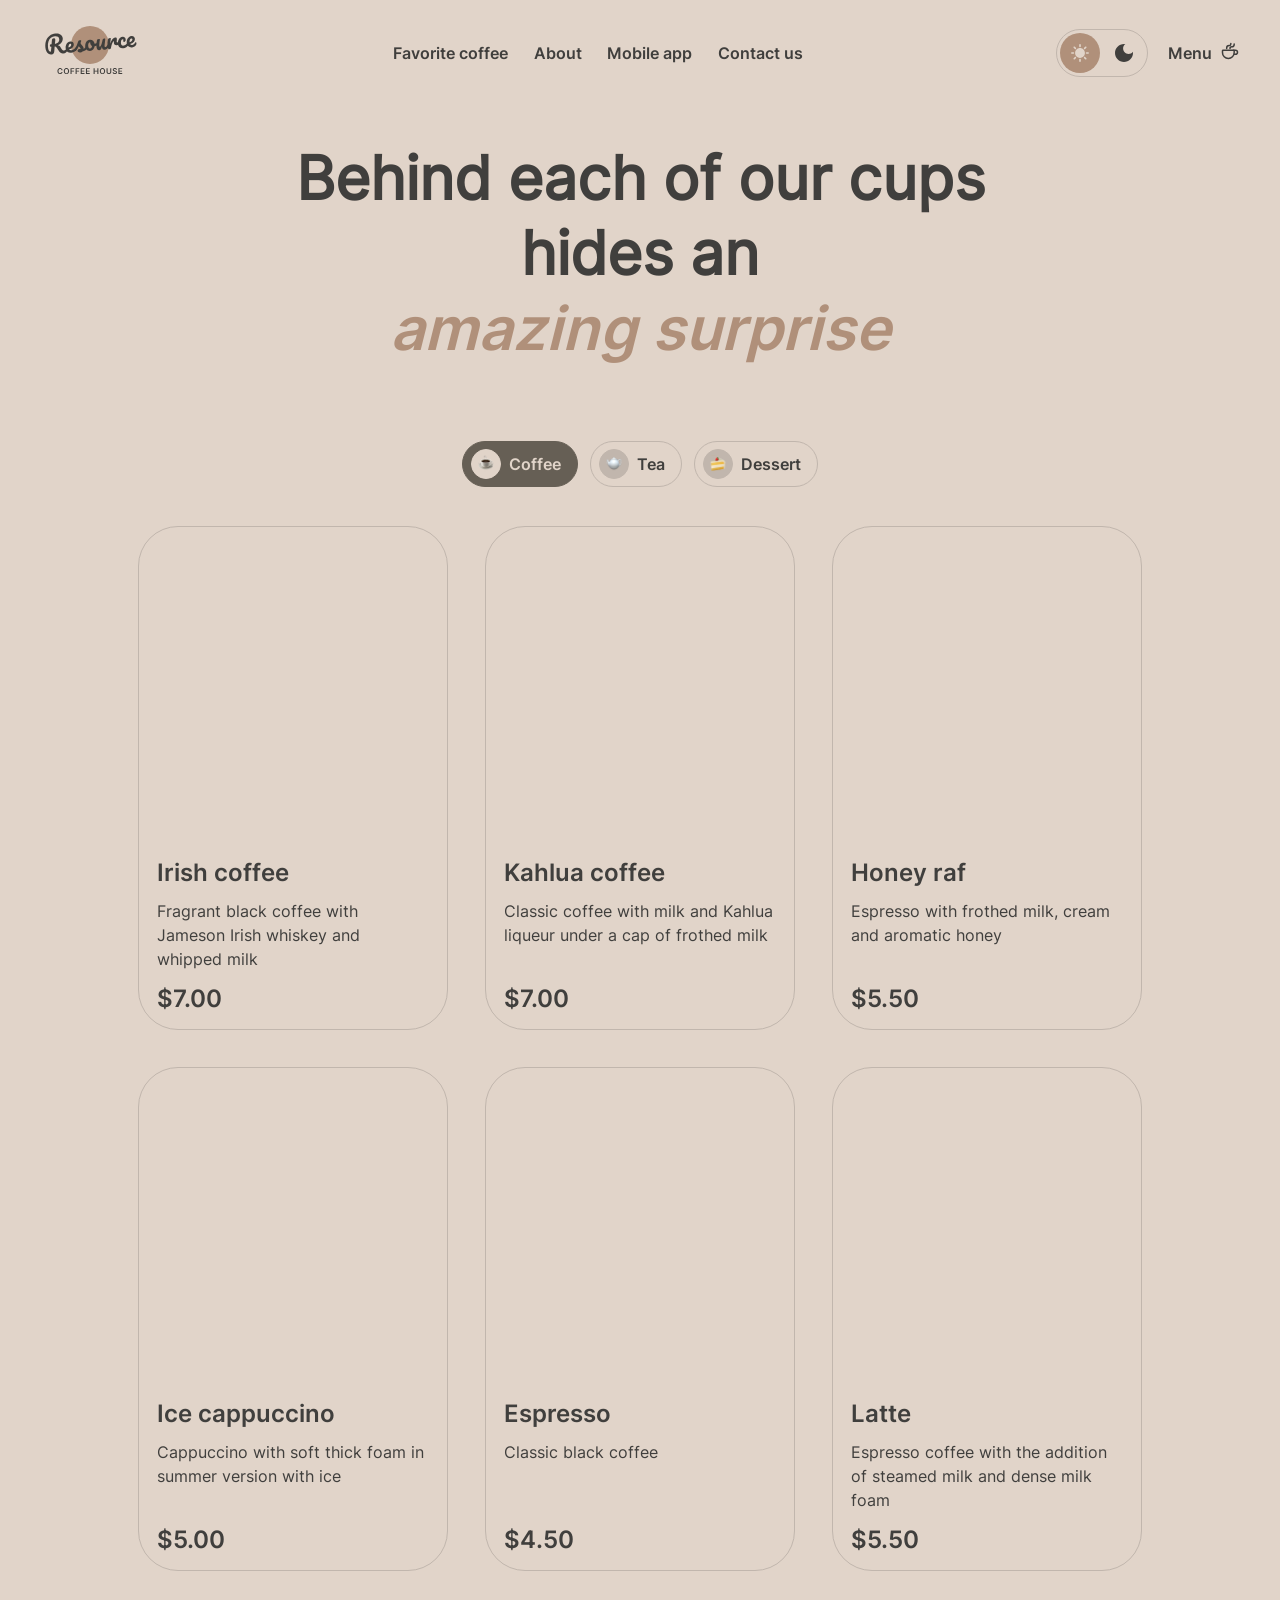
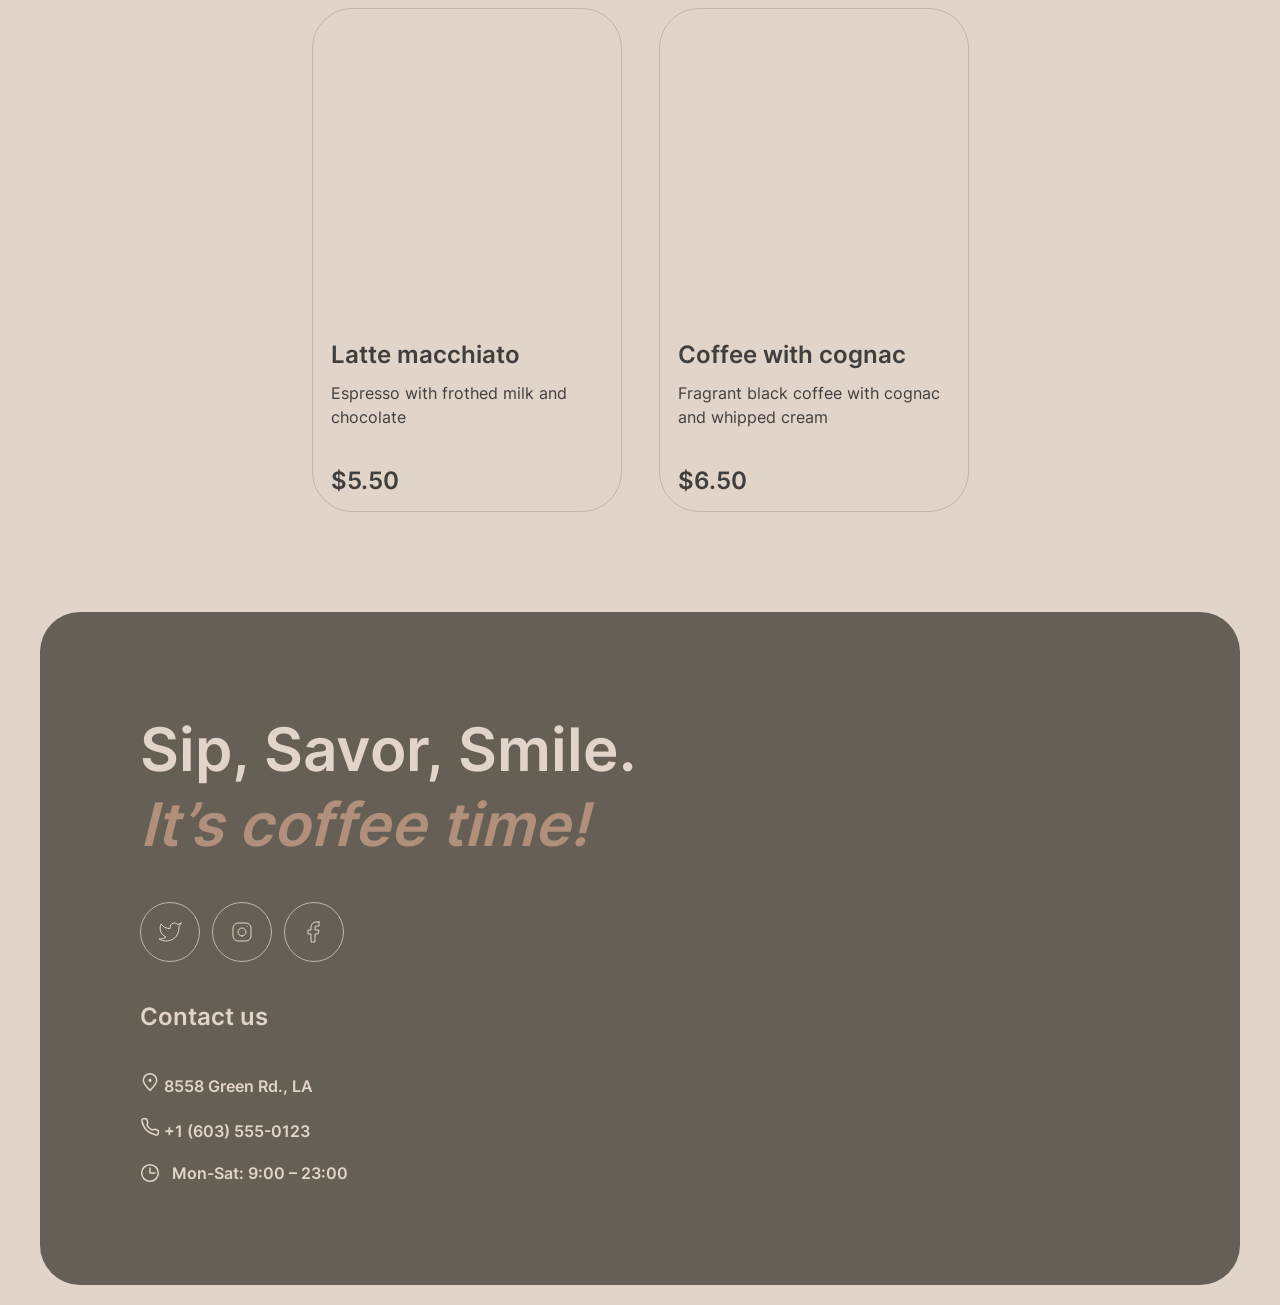
==== commit 58f04c6d: "fix: style for home page and feat dark theme for menu page" ====
--- a/pages/menu/index.html
+++ b/pages/menu/index.html
@@ -17,22 +17,31 @@
       <a href="../home/index.html" class="logo">
         <img src="../../assets/icons/logo.svg" alt="Coffee House Logo">
       </a>
-      <div class="header-navigation-wrapper">
-        <nav class="header-navigation">
-          <ul class="header-navigation">
-            <li><a href="../home/index.html#favoriteCoffee" class="header-nav-list-li">Favorite coffee</a></li>
-            <li><a href="../home/index.html#about" class="header-nav-list-li">About</a></li>
-            <li><a href="../home/index.html#mobileApp" class="header-nav-list-li">Mobile app</a></li>
-            <li><a href="#contactUs" class="header-nav-list-li">Contact us</a></li>
-          </ul>
-        </nav>
-        <div class="logo-menu">
-          <a href="../menu/index.html" class="logo-menu-main">
-            <h4>Menu</h4>
-            <img src="../../assets/icons/coffee-cup.svg" alt="coffee cup">
-          </a>
-          <div class="logo-menu-line"></div>
-        </div>
+      <nav class="header-navigation-wrapper">
+        <ul class="header-navigation">
+          <li><a href="#favoriteCoffee" class="header-nav-list-li">Favorite coffee</a></li>
+          <li><a href="#about" class="header-nav-list-li">About</a></li>
+          <li><a href="#mobileApp" class="header-nav-list-li">Mobile app</a></li>
+          <li><a href="#contactUs" class="header-nav-list-li">Contact us</a></li>
+        </ul>
+      </nav>
+
+      <div class="header-controls">
+        <label class="theme-switch" for="theme-toggle">
+          <input type="checkbox" id="theme-toggle" class="theme-switch-input">
+          <span class="switch-track">
+            <span class="icon-wrapper icon-sun">
+              <span class="icon-img"></span>
+            </span>
+            <span class="icon-wrapper icon-moon">
+              <span class="icon-img"></span>
+            </span>
+          </span>
+        </label>
+        <a href="../menu/index.html" class="logo-menu">
+          <h4>Menu</h4>
+          <img src="../../assets/icons/coffee-cup.svg" alt="coffee cup" />
+        </a>
       </div>
       <div class="burger-menu" role="button" aria-label="Toggle menu">
         <div class="burger-icon">
@@ -101,19 +110,19 @@
           <h3>Contact us</h3>
           <div class="adress">
             <a href="https://maps.app.goo.gl/3GMNGY9WEgMi9nmB6" target="_blank" rel="noopener noreferrer">
-              <img src="../../assets/icons/pin-alt.svg" alt="location pin">
+              <img src="../../assets/icons/pin-alt.svg" alt="location pin" />
               8558 Green Rd., LA
             </a>
           </div>
           <div class="phone">
             <a href="tel:+16035550123">
-              <img src="../../assets/icons/phone.svg" alt="phone icon">
+              <img src="../../assets/icons/phone.svg" alt="phone icon" />
               +1 (603) 555-0123
             </a>
           </div>
           <div class="times">
-            <img src="../../assets/icons/clock.svg" alt="clock icon">
-            <p>Mon-Sat: 9:00 AM – 23:00</p>
+            <img src="../../assets/icons/clock.svg" alt="clock icon" />
+            <p>Mon-Sat: 9:00 – 23:00</p>
           </div>
         </div>
       </div>
--- a/pages/css/global.css
+++ b/pages/css/global.css
@@ -11,14 +11,12 @@
 }
 
 :root {
-  /* Палитра из UI-Kit [Light] */
   --color-text-primary: #403F3D;
   --color-text-inverse: #E1D4C9;
   --color-text-accent: #B0907A;
   --color-bg-page: #E1D4C9;
   --color-bg-container: #665F55;
   
-  /* Цвета интерактивных элементов [Light] */
   --c-btn-primary-bg: #E1D4C9;
   --c-btn-secondary-bg: transparent;
   --c-btn-secondary-border: #665F55;
@@ -35,7 +33,6 @@
   --c-social-border: #C1B6AD;
   --c-social-hover-bg: #E1D4C9;
   
-  /* Константы для свитчера */
   --c-icon-beige: #E1D4C9;
   --c-icon-dark: #403F3D;
   --c-icon-white: #FFFFFF;
@@ -45,23 +42,19 @@
   --border-light: #C1B6AD;
   --border-dark: #665F55;
 
-  /* Шрифты и переходы */
   --font-semibold: 'Inter600', sans-serif;
   --font-regular: 'Inter400', sans-serif;
   --transition-standard: 0.5s ease-in-out;
   --transition-fast: 0.3s ease;
 }
 
-/* --- Тёмная тема (Инверсия UI-Kit при клике на чекбокс) --- */
 :root:has(#theme-toggle:checked) {
-  /* Палитра из UI-Kit [Dark] */
   --color-text-primary: #E1D4C9;
   --color-text-inverse: #E1D4C9;
   --color-text-accent: #B0907A;
   --color-bg-page: #292826;
   --color-bg-container: #403F3D;
-  
-  /* Цвета интерактивных элементов [Dark] */
+
   --c-btn-secondary-border: #C1B6AD;
   --c-btn-secondary-hover-bg: #292826;
   
@@ -173,31 +166,6 @@
     line-height: 140%;
 }
 
-/* h2, h3, h4, .header-navigation {
-  font-family: var(--font-semibold);
-  margin: 0;
-  color: var(--color-text-primary);
-  transition: color var(--transition-standard);
-}
-
-h2 { font-size: 60px; line-height: 125%; }
-h3 { font-size: 24px; line-height: 125%; }
-h4, .header-navigation, .header-controls { font-size: 16px; line-height: 140%; }
-
-h5 {
-  font-family: var(--font-regular);
-  font-size: 16px;
-  line-height: 150%;
-  font-weight: 400;
-  margin: 0;
-  color: var(--color-text-primary);
-  transition: color var(--transition-standard);
-}
-
-.accent {
-  font-style: italic;
-  color: var(--color-text-accent);
-} */
 
 .body-wrapper {
   margin: 20px 40px;
@@ -339,6 +307,7 @@
 .header a {
   text-decoration: none;
   color: var(--color-text-primary);
+  z-index: 50;
 }
 
 .header-navigation {
@@ -346,7 +315,7 @@
   align-items: center;
   list-style: none;
   color: var(--color-text-primary);
-  gap: 40px;
+  gap: clamp(16px, 2vw, 60px);
 }
 
 .header-navigation li {
@@ -363,6 +332,7 @@
 .header-controls {
     display: flex;
     gap: 20px;
+    align-items: center;
 }
 
 .header-navigation a::after,
@@ -379,6 +349,10 @@
   transition: width 0.8s ease, left 0.8s ease;
 }
 
+.header-controls a::after {
+  top: 45px;
+}
+
 .logo-menu {
   position: relative;
   display: flex;
@@ -387,9 +361,8 @@
   cursor: pointer;
 }
 
-.logo-menu h4,
 .logo-menu img {
-  margin-top: 0;
+  margin-top: -5px;
 }
 
 @media (hover: hover) {
@@ -431,6 +404,7 @@
     border-radius: 40px;
     padding: 100px;
     gap: 40px;
+    flex-wrap: wrap;
 }
 
 .footer-one-column {
@@ -570,7 +544,7 @@
     content: "";
     position: absolute;
     left: 50%;
-    top: 22px;
+    top: 27px;
     display: block;
     height: 1px;
     width: 0;
@@ -637,12 +611,11 @@
     .header-navigation-wrapper {
         display: block;
         position: fixed;
-        top: 80px;
+        top: 0;
         right: -100%;
         width: 100%;
         background-color: var(--color-bg-page);
         transition: right 0.8s ease;
-        margin-top: 10px;
         height: 100vh;
         z-index: 10;
         margin-left: 0;
@@ -658,19 +631,35 @@
         font-weight: 600;
         line-height: 125%;    
         flex-direction: column;
-        margin-top: 10%;
+        margin-top: 5em;
         align-items: center;
         gap: 63px;    
     }
 
+    .theme-switch {
+        z-index: 50;
+    }
+
+    .switch-track {
+      position: absolute;
+      top: 5px;
+    }
+
     .logo-menu {
+        display: none;
         font-family: var(--font-semibold);
         font-size: 32px;
         font-weight: 600;
         line-height: 125%;
         justify-content: center;
-        margin-top: 16%;
         transform: scale(2);
+        z-index: 50;
+    }
+
+    .logo-menu.active {
+      display: flex;
+      position: absolute;
+      top: 17em;
     }
 
     .burger-menu {
@@ -683,6 +672,7 @@
         border: 1px solid var(--color-text-primary);
         margin-top: 8px;
         position: relative;
+        z-index: 50;
     }
 
     .burger-icon {
--- a/pages/menu/style.css
+++ b/pages/menu/style.css
@@ -1,204 +1,14 @@
-@font-face {
-    font-family: 'Inter600';
-    src: url('../../assets/fonts/Inter-SemiBold.ttf');
-    font-weight: 600;
-}
-
-@font-face {
-    font-family: 'Inter400';
-    src: url('../../assets/fonts/Inter-Regular.ttf');
-    font-weight: 400;
-}
-
-h1 {
-    font-family: 'Inter600';
-    font-size: 72px;
-    line-height: 105%;
-    margin: 0;
-    color: #E1D4C9;
-}
-
-.accent {
-    font-style: italic;
-    color: #B0907A;
-}
-
-h2 {
-    font-family: 'Inter600';
-    font-size: 60px;
-    line-height: 125%;
-    margin: 0;
-}
-
-h3 {
-    font-family: 'Inter600';
-    font-size: 24px;
-    line-height: 125%;
-    margin: 0;
-}
-
-h4,
-.header-navigation {
-    font-family: 'Inter600';
-    font-size: 16px;
-    line-height: 140%;
-    margin: 0;
-}
-
-h5 {
-    font-family: 'Inter400';
-    font-size: 16px;
-    line-height: 150%;
-    font-weight: 400;
-    margin: 0;
-}
-
-ul {
-    padding: 0;
-}
-
-p {
-    margin: 0;
-}
-
-html {
-    scroll-behavior: smooth;
-    box-sizing: border-box;
-    background-color: #E1D4C9;
-}
-
-body {
-    margin: 0 auto;
-    max-width: 1440px;
-}
-
-.body-wrapper {
-    margin: 20px 40px;
-    position: relative;
-}
-
-a:hover {
-    cursor: pointer;
-}
-
-/*---------header----------*/
-
-.header {
-    display: flex;
-    justify-content: space-between;
-}
-
-.header-navigation-wrapper {
-    display: flex;
-    width: 100%;
-    justify-content: space-between;
-    margin-left: 24%;
-}
-
-.header-navigation {
-    display: flex;
-    align-items: center;
-    list-style: none;
-    color: #403F3D;
-    gap: 40.6px;
-}
-
-.header-navigation li {
-    margin-top: -8px;
-}
-
-.header-navigation a {
-    text-decoration: none;
-    color: #403F3D;
-    position: relative;
-    display: inline-block;
-}
-
-.header-navigation a::after {
-    content: "";
-    position: absolute;
-    left: 50%;
-    top: 25px;
-    display: block;
-    height: 2px;
-    width: 0;
-    background: #403F3D;
-    border-radius: 1px;
-    transition: width 0.8s ease 0s, left 0.8s ease 0s;
-}
-
-.header a {
-    text-decoration: none;
-    color: #403F3D;
-    cursor: default;
-}
-
-@media (hover:hover) {
-    .header-navigation a:hover::after {
-        animation: a-nav 3s;
-        width: 100%;
-        left: 0;
-    }
-}
-
-@keyframes a-nav {
-    0% {
-        opacity: 0;
-    }
-
-    50% {
-        opacity: 0.8;
-    }
-
-    100% {
-        opacity: 1;
-    }
-}
-
-.logo-menu {
+/*-----------main-------------*/
+
+.main {
     display: flex;
     flex-direction: column;
-    gap: 4px;
-    margin-top: 23px;
-    cursor: default;
-}
-
-.logo-menu h4 {
-    margin-top: -7px;
-    color: #403F3D;
-}
-
-.logo-menu img {
-    margin-top: -12px;
-}
-
-.logo-menu-main {
-    display: flex;
-    flex-direction: row;
-    gap: 9px;
-}
-
-.logo-menu-line {
-    width: 100%;
-    height: 2px;
-    background-color: #665F55;
-}
-
-.burger-menu {
-    display: none;
-}
-
-/*-----------main-------------*/
-
-.main {
-    display: flex;
-    flex-direction: column;
     align-items: center;
     margin-top: 1.15%;
 }
 
 .title {
-    color: #403F3D;
+    color: var(--color-text-primary);
     text-align: center;
     width: 800px;
 }
@@ -207,7 +17,7 @@
     display: flex;
     flex-direction: column;
     align-items: center;
-    color: #403F3D;
+    color: var(--color-text-primary);
     font-size: 60px;
     line-height: 125%;
 }
@@ -370,177 +180,6 @@
 
 .load-img {
     display: none;
-}
-
-/*----------footer-----------*/
-
-.footer {
-    margin-top: 7.6%;
-}
-
-.footer-wrapper {
-    display: flex;
-    flex-wrap: wrap;
-    background-color: #665F55;
-    border-radius: 40px;
-    gap: 10%;
-}
-
-.footer-one-column {
-    width: 530px;
-    margin-left: 101px;
-    padding-top: 99px;
-}
-
-.footer-wrapper h2 {
-    color: #E1D4C9;
-}
-
-.social {
-    display: flex;
-    align-items: center;
-    margin-top: 40px;
-    padding-bottom: 100px;
-    gap: 10px;
-}
-
-.social-img {
-    width: 36px;
-    height: 36px;
-}
-
-.twitter-img {
-    background: no-repeat center url(../../assets/icons/twitter.svg);
-}
-
-.instagram-img {
-    background: no-repeat center url(../../assets/icons/instagram.svg);
-}
-
-.facebook-img {
-    background: no-repeat center url(../../assets/icons/facebook.svg);
-}
-
-.social-animation {
-    display: flex;
-    align-items: center;
-    justify-content: center;
-    border: 1px solid #C1B6AD;
-    width: 60px;
-    height: 60px;
-    border-radius: 100%;
-    cursor: pointer;
-}
-
-@media (hover:hover) {
-    .social-animation:hover {
-        background-color: #E1D4C9;
-        transition: 0.8s;
-    }
-
-    .social-animation:hover .social-img {
-        fill: #403F3D;
-        overflow: visible;
-    }
-
-    .social-animation:hover .twitter-img {
-        background: no-repeat center url(../../assets/icons/twitter-hover.svg);
-        transition: 0.5s;
-    }
-
-    .social-animation:hover .instagram-img {
-        background: no-repeat center url(../../assets/icons/instagram-hover.svg);
-        transition: 0.5s;
-    }
-
-    .social-animation:hover .facebook-img {
-        background: no-repeat center url(../../assets/icons/facebook-hover.svg);
-        transition: 0.5s;
-    }
-}
-
-.footer-two-column {
-    color: #E1D4C9;
-    display: flex;
-    flex-direction: column;
-    margin-top: 135px;
-    margin-left: -37px;
-}
-
-.footer-two-column h3 {
-    margin-bottom: 16px;
-}
-
-.adress,
-.phone,
-.times {
-    display: flex;
-    font-family: 'Inter400';
-    gap: 10px;
-    margin-top: 20px;
-}
-
-.phone,
-.times {
-    cursor: pointer;
-}
-
-.adress a,
-.phone a,
-.times p {
-    font-family: 'Inter600';
-}
-
-.adress a,
-.phone a {
-    font-family: 'Inter600';
-    text-decoration: none;
-    color: #E1D4C9;
-    position: relative;
-    display: inline-block;
-}
-
-.adress a::after,
-.phone a::after {
-    content: "";
-    position: absolute;
-    left: 50%;
-    top: 25px;
-    display: block;
-    height: 2px;
-    width: 0;
-    background: #E1D4C9;
-    border-radius: 1px;
-    transition: width 0.8s ease 0s, left 0.8s ease 0s;
-}
-
-@media (hover:hover) {
-
-    .adress a:hover::after,
-    .phone a:hover::after {
-        animation: footer 3s;
-        width: 100%;
-        left: 0;
-    }
-}
-
-.adress img,
-.phone img {
-    margin-left: 2px;
-}
-
-@keyframes footer {
-    0% {
-        opacity: 0;
-    }
-
-    50% {
-        opacity: 0.8;
-    }
-
-    100% {
-        opacity: 1;
-    }
 }
 
 /*-----------modal------------*/
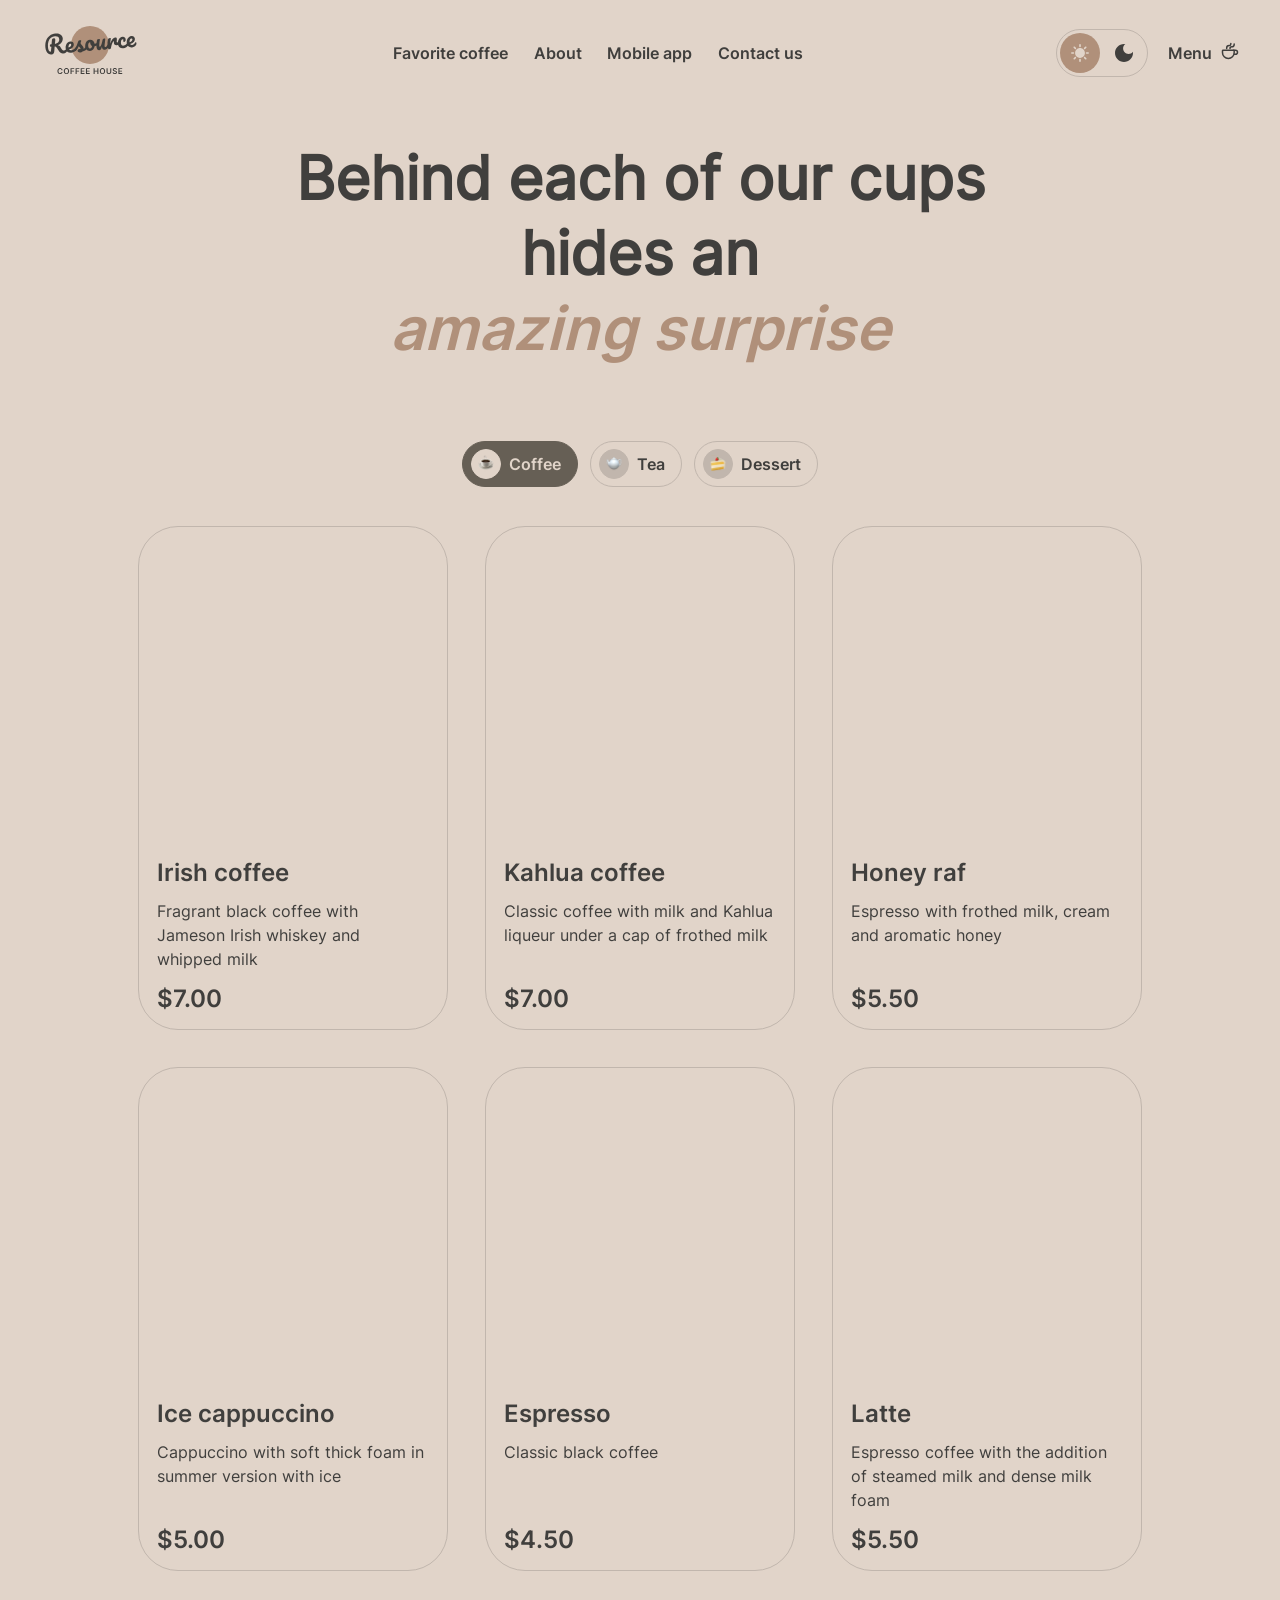
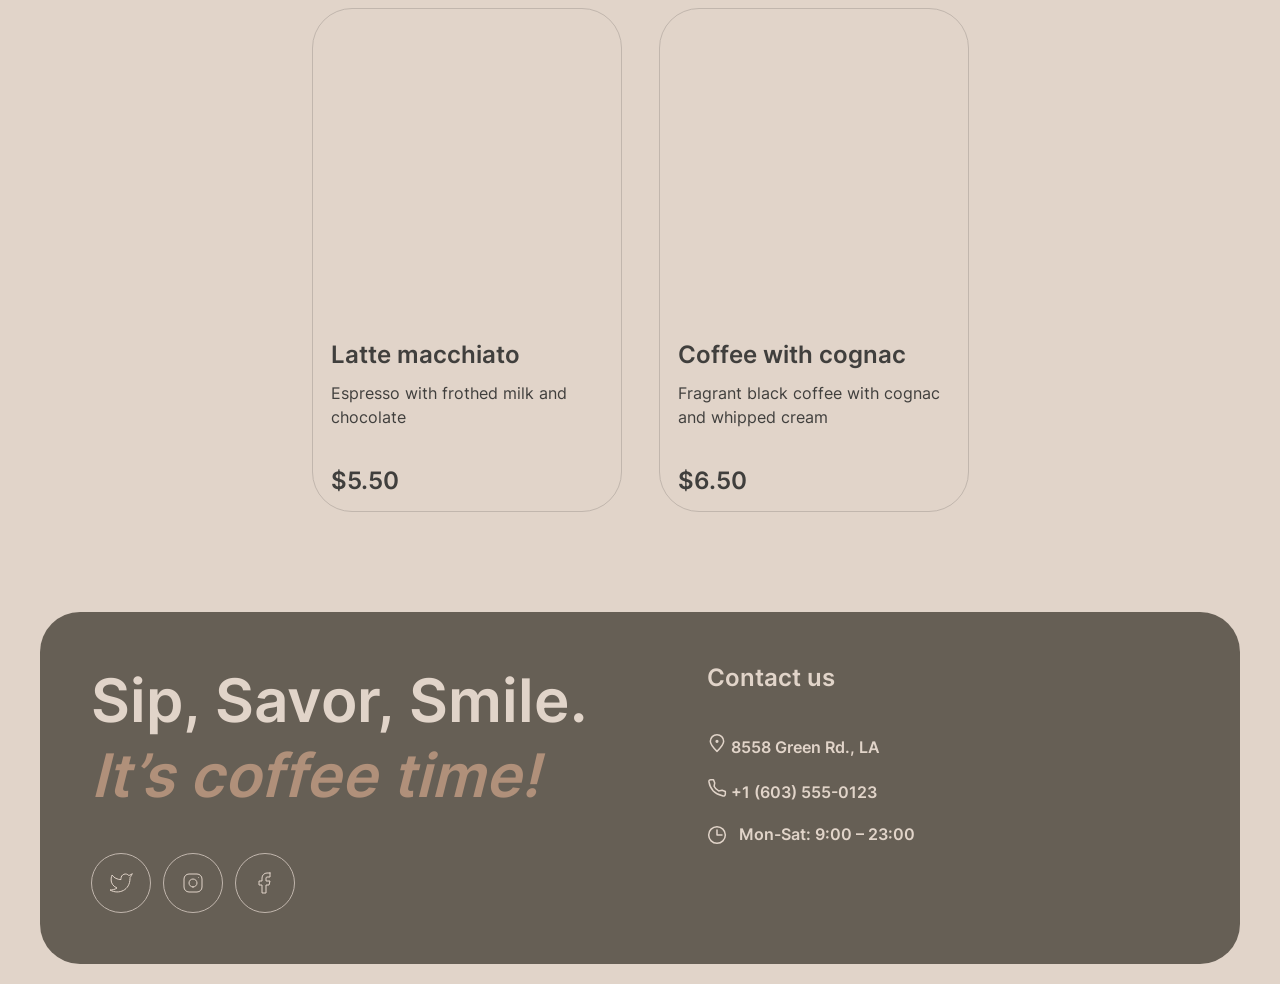
==== commit b9b8d6bf: "fix: style for menu page" ====
--- a/pages/menu/index.html
+++ b/pages/menu/index.html
@@ -202,8 +202,8 @@
       </div>
     </div>
 
+    <script src="../js/themeSwitcher.js"></script>
     <script src="../menu/script.js" type="module"></script>
-    <script src="../menu/burger.js"></script>
   </div>
 </body>
 
--- a/pages/css/global.css
+++ b/pages/css/global.css
@@ -16,6 +16,22 @@
   --color-text-accent: #B0907A;
   --color-bg-page: #E1D4C9;
   --color-bg-container: #665F55;
+
+  --c-btn-type-border: #C1B6AD;
+  --c-btn-type-text: #403F3D;
+  --c-btn-type-circle-bg: #C1B6AD;
+
+  --c-btn-type-text-hover: #E1D4C9;
+  --c-btn-type-bg-hover: #665F55;
+  --c-btn-type-circle-bg-hover: #E1D4C9;
+  --c-btn-type-text-hover: #E1D4C9;
+
+  --c-btn-type-text-checked: #E1D4C9;
+  --c-btn-type-bg-checked: #665F55;
+  --c-btn-type-circle-bg-checked: #E1D4C9;
+  --c-btn-type-text-checked: #E1D4C9;
+
+  --c-border-card: #C1B6AD;
   
   --c-btn-primary-bg: #E1D4C9;
   --c-btn-secondary-bg: transparent;
@@ -55,6 +71,20 @@
   --color-bg-page: #292826;
   --color-bg-container: #403F3D;
 
+  --c-btn-type-border: #665F55;
+  --c-btn-type-text: #E1D4C9;
+  --c-btn-type-circle-bg: #665F55;
+
+  --c-btn-type-text-hover: #E1D4C9;
+  --c-btn-type-bg-hover: #403F3D;
+  --c-btn-type-circle-bg-hover: #292826;
+
+  --c-btn-type-text-checked: #E1D4C9;
+  --c-btn-type-bg-checked: #403F3D;
+  --c-btn-type-circle-bg-checked: #292826;
+
+  --c-border-card: #665F55;
+
   --c-btn-secondary-border: #C1B6AD;
   --c-btn-secondary-hover-bg: #292826;
   
@@ -402,7 +432,7 @@
     align-items: flex-start;
     background-color: var(--color-bg-container);
     border-radius: 40px;
-    padding: 100px;
+    padding: clamp(10px, 4vw, 100px);
     gap: 40px;
     flex-wrap: wrap;
 }
@@ -579,9 +609,7 @@
     }
 
     .footer-two-column {
-        margin-top: 0;
         margin-left: 60px;
-        padding-bottom: 103px;
     }
 }
 
@@ -730,22 +758,16 @@
         font-size: 32px;
     }
 
-    .body-wrapper {
-        margin: 20px 16px;
-    }
-
-     .footer {
+    .footer {
         margin: 96px 16px 0 16px;
     }
 
     .footer-one-column {
         margin-left: 16px;
-        padding-top: 61px;
-    }
+      }
 
     .footer-two-column {
         margin-left: 16px;
-        padding-bottom: 63px;
     }
 
     .social {
--- a/pages/menu/style.css
+++ b/pages/menu/style.css
@@ -39,42 +39,42 @@
     display: flex;
     align-items: center;
     height: 46px;
-    background-color: #E1D4C9;
+    background-color: transparent;
     border-radius: 100px;
-    border: 1px solid #C1B6AD;
+    border: 1px solid var(--c-border-card);
     cursor: pointer;
     transition: 0.8s;
 }
 
 @media (hover:hover) {
     .drink-type-button:hover {
-        background-color: #665F55;
-        border: 1px solid #665F55;
+        background-color: var(--c-btn-type-bg-hover);
+        border: 1px solid var(--c-btn-type-bg-hover);
     }
 
     .drink-type-button:hover>.type-drink-circle {
-        background-color: #E1D4C9;
-        border: 1px solid #E1D4C9;
+        background-color: var(--c-btn-type-circle-bg-hover);
+        border: 1px solid var(--c-btn-type-circle-bg-hover);
     }
 
     .drink-type-button:hover>.type-drink-text {
-        color: #E1D4C9;
+        color: var(--c-btn-type-text-hover);
     }
 }
 
 .drink-type>.checked {
-    background-color: #665F55;
-    border: 1px solid #665F55;
+    background-color: var(--c-btn-type-bg-checked);
+    border: 1px solid var(--c-btn-type-bg-checked);
     cursor: default;
 }
 
 .drink-type>.checked>.circle {
-    background-color: #E1D4C9;
-    border: 1px solid #E1D4C9;
+    background-color: var(--c-btn-type-circle-bg-checked);
+    border: 1px solid var(--c-btn-type-circle-bg-checked);
 }
 
 .drink-type>.checked>.type-drink-text {
-    color: #E1D4C9;
+    color: var(--c-btn-type-text-checked);
 }
 
 .type-drink-circle {
@@ -84,8 +84,8 @@
     width: 30px;
     height: 30px;
     border-radius: 50%;
-    background-color: #C1B6AD;
-    border: 1px solid #C1B6AD;
+    background-color: var(--c-btn-type-circle-bg);
+    border: 1px solid var(--c-btn-type-circle-bg);
     margin: 8px;
 }
 
@@ -94,7 +94,7 @@
 }
 
 .type-drink-text {
-    color: #403F3D;
+    color: var(--color-text-primary);
 }
 
 /*-----menu-cards-----*/
@@ -113,7 +113,7 @@
     flex-direction: column;
     width: 310px;
     height: 504px;
-    border: 1px solid #C1B6AD;
+    border: 1px solid var(--c-border-card);
     border-radius: 40px;
 }
 
@@ -146,7 +146,7 @@
     font-family: 'Inter600';
     font-size: 24px;
     line-height: 125%;
-    color: #403F3D;
+    color: var( --color-text-primary);
 }
 
 .name-position {
@@ -157,7 +157,7 @@
     font-family: 'Inter400';
     font-size: 16px;
     line-height: 150%;
-    color: #403F3D;
+    color: var( --color-text-primary);
 }
 
 .discription-position {
@@ -380,41 +380,6 @@
     transition: 0.8s;
 }
 
-@media screen and (max-width: 1060px) {
-    /*----------footer----------*/
-
-    .footer {
-        margin-top: 100px;
-    }
-
-    .footer-one-column {
-        margin-left: 60px;
-        padding-top: 100px;
-    }
-
-    .footer-two-column {
-        margin-left: 60px;
-        padding-bottom: 105px;
-        margin-top: 61px;
-    }
-
-    .social {
-        padding-bottom: 38px;
-    }
-
-    .adress,
-    .phone,
-    .times {
-        margin-top: 22px;
-    }
-}
-
-
-@media screen and (max-width: 820px) {
-    .title {
-        width: auto;
-    }
-}
 
 @media screen and (max-width: 768px) {
     body {
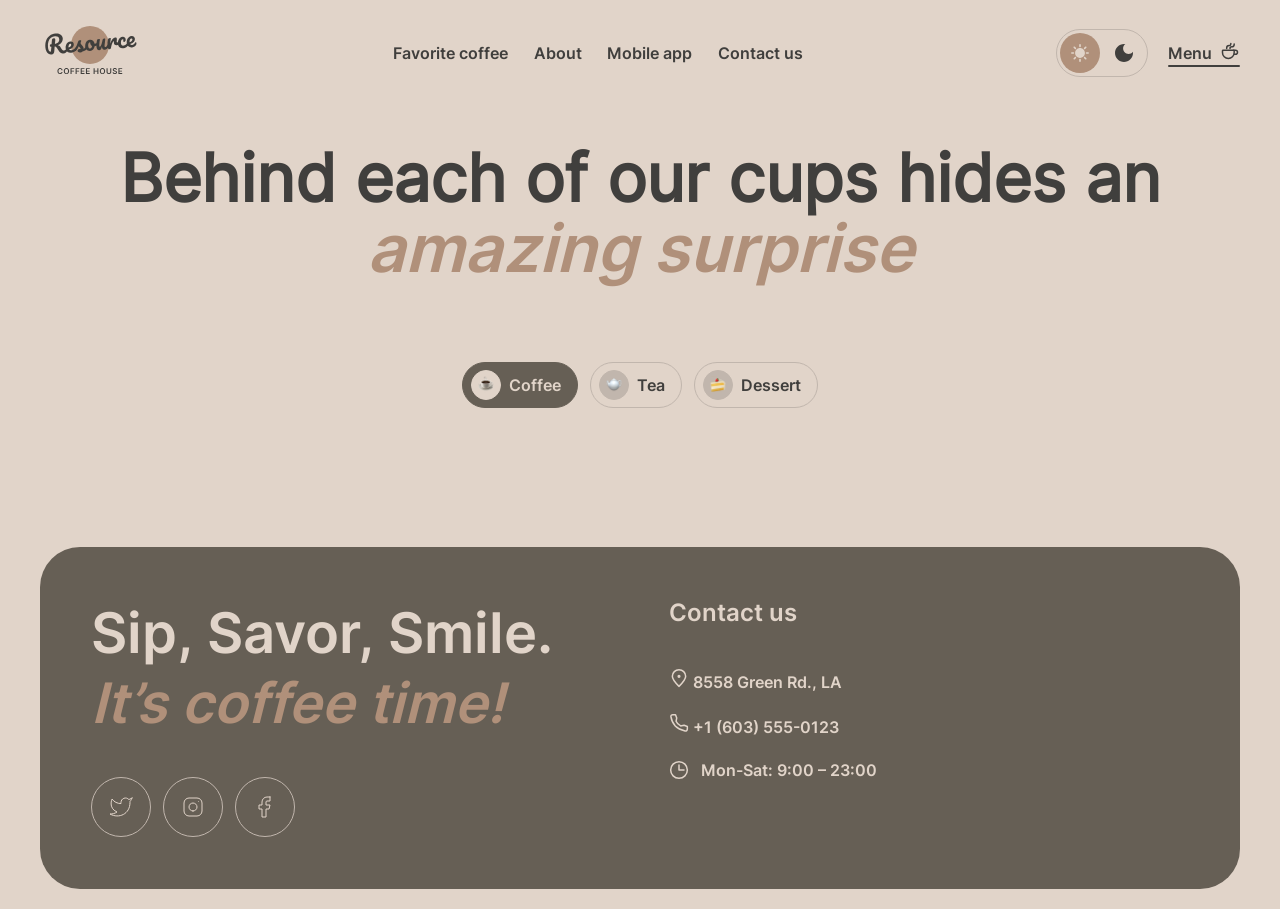
==== commit 1e07ffd0: "feat: template for cards of menu" ====
--- a/pages/menu/index.html
+++ b/pages/menu/index.html
@@ -19,9 +19,9 @@
       </a>
       <nav class="header-navigation-wrapper">
         <ul class="header-navigation">
-          <li><a href="#favoriteCoffee" class="header-nav-list-li">Favorite coffee</a></li>
-          <li><a href="#about" class="header-nav-list-li">About</a></li>
-          <li><a href="#mobileApp" class="header-nav-list-li">Mobile app</a></li>
+          <li><a href="../home/index.html#favoriteCoffee" class="header-nav-list-li">Favorite coffee</a></li>
+          <li><a href="../home/index.html#about" class="header-nav-list-li">About</a></li>
+          <li><a href="../home/index.html#mobileApp" class="header-nav-list-li">Mobile app</a></li>
           <li><a href="#contactUs" class="header-nav-list-li">Contact us</a></li>
         </ul>
       </nav>
@@ -128,80 +128,7 @@
       </div>
     </footer>
 
-    <div class="modal-wrapper">
-      <div class="modal">
-        <div class="modal-img">
-          <div class="menu-card-img-container">
-            <img src="../../assets/images/imgMenu/coffee-1.jpg" class="menu-card-img" alt="Irish coffee">
-          </div>
-        </div>
-        <div class="information-container">
-          <div class="name-position">Irish coffee</div>
-          <div class="more-detail-position">Fragrant black coffee with Jameson Irish whiskey and whipped milk</div>
-
-          <div class="size-position">
-            <p>Size</p>
-            <div class="choise-size">
-              <div class="size-button button-choise-size checked" data-price="0" role="button">
-                <div class="circle-btn">
-                  <p>S</p>
-                </div>
-                <p class="size-ml s">200 ml</p>
-              </div>
-              <div class="size-button button-choise-size" data-price="0.5" role="button">
-                <div class="circle-btn">
-                  <p>M</p>
-                </div>
-                <p class="size-ml m">300 ml</p>
-              </div>
-              <div class="size-button button-choise-size" data-price="1" role="button">
-                <div class="circle-btn">
-                  <p>L</p>
-                </div>
-                <p class="size-ml l">400 ml</p>
-              </div>
-            </div>
-          </div>
-
-          <div class="additives-position">
-            <p>Additives</p>
-            <div class="choise-size">
-              <div class="size-button button-additives" data-price="0.5" role="button">
-                <div class="circle-btn">
-                  <p>1</p>
-                </div>
-                <p class="size-ml additives-one">Sugar</p>
-              </div>
-              <div class="size-button button-additives" data-price="0.5" role="button">
-                <div class="circle-btn">
-                  <p>2</p>
-                </div>
-                <p class="size-ml additives-two">Cinnamon</p>
-              </div>
-              <div class="size-button button-additives" data-price="0.5" role="button">
-                <div class="circle-btn">
-                  <p>3</p>
-                </div>
-                <p class="size-ml additives-three">Syrup</p>
-              </div>
-            </div>
-          </div>
-
-          <div class="total">
-            <p>Total:</p>
-            <div class="cost-position">$7.00</div>
-          </div>
-          <div class="line-opacity"></div>
-          <div class="info-little-font">
-            <img src="../../assets/icons/info-empty.svg" alt="info icon">
-            <p>The cost is not final. Download our mobile app to see the final price and place your order. Earn loyalty
-              points and enjoy your favorite coffee with up to 20% discount.</p>
-          </div>
-          <div class="close" role="button">Close</div>
-        </div>
-      </div>
-    </div>
-
+    <script src="../js/burger.js"></script>
     <script src="../js/themeSwitcher.js"></script>
     <script src="../menu/script.js" type="module"></script>
   </div>
--- a/pages/css/global.css
+++ b/pages/css/global.css
@@ -1,103 +1,115 @@
 @font-face {
-    font-family: 'Inter600';
-    src: url('../../assets/fonts/Inter-SemiBold.ttf');
-    font-weight: 600;
+  font-family: "Inter600";
+  src: url("../../assets/fonts/Inter-SemiBold.ttf");
+  font-weight: 600;
 }
 
 @font-face {
-    font-family: 'Inter400';
-    src: url('../../assets/fonts/Inter-Regular.ttf');
-    font-weight: 400;
+  font-family: "Inter400";
+  src: url("../../assets/fonts/Inter-Regular.ttf");
+  font-weight: 400;
 }
 
 :root {
-  --color-text-primary: #403F3D;
-  --color-text-inverse: #E1D4C9;
-  --color-text-accent: #B0907A;
-  --color-bg-page: #E1D4C9;
-  --color-bg-container: #665F55;
-
-  --c-btn-type-border: #C1B6AD;
-  --c-btn-type-text: #403F3D;
-  --c-btn-type-circle-bg: #C1B6AD;
-
-  --c-btn-type-text-hover: #E1D4C9;
-  --c-btn-type-bg-hover: #665F55;
-  --c-btn-type-circle-bg-hover: #E1D4C9;
-  --c-btn-type-text-hover: #E1D4C9;
-
-  --c-btn-type-text-checked: #E1D4C9;
-  --c-btn-type-bg-checked: #665F55;
-  --c-btn-type-circle-bg-checked: #E1D4C9;
-  --c-btn-type-text-checked: #E1D4C9;
-
-  --c-border-card: #C1B6AD;
-  
-  --c-btn-primary-bg: #E1D4C9;
+  --color-text-primary: #403f3d;
+  --color-text-inverse: #e1d4c9;
+  --color-text-accent: #b0907a;
+  --color-bg-page: #e1d4c9;
+  --color-bg-container: #665f55;
+
+  --c-btn-type-border: #c1b6ad;
+  --c-btn-type-text: #403f3d;
+  --c-btn-type-circle-bg: #c1b6ad;
+
+  --c-btn-type-text-hover: #e1d4c9;
+  --c-btn-type-bg-hover: #665f55;
+  --c-btn-type-circle-bg-hover: #e1d4c9;
+  --c-btn-type-text-hover: #e1d4c9;
+
+  --c-btn-type-text-checked: #e1d4c9;
+  --c-btn-type-bg-checked: #665f55;
+  --c-btn-type-circle-bg-checked: #e1d4c9;
+  --c-btn-type-text-checked: #e1d4c9;
+
+  --c-border-card: #c1b6ad;
+
+  --c-btn-primary-bg: #e1d4c9;
   --c-btn-secondary-bg: transparent;
-  --c-btn-secondary-border: #665F55;
-  --c-btn-secondary-hover-bg: #665F55;
-  
+  --c-btn-secondary-border: #665f55;
+  --c-btn-secondary-hover-bg: #665f55;
+
   --c-btn-app-bg: transparent;
-  --c-btn-app-border: #665F55;
-  --c-btn-app-hover-bg: #665F55;
-  
-  --c-slider-border: #665F55;
-  --c-slider-hover-bg: #665F55;
-  --c-slider-hover-border: #665F55;
-  
-  --c-social-border: #C1B6AD;
-  --c-social-hover-bg: #E1D4C9;
-  
-  --c-icon-beige: #E1D4C9;
-  --c-icon-dark: #403F3D;
-  --c-icon-white: #FFFFFF;
-  --c-circle-accent: #B0907A;
-  --c-circle-hover-light: #665F55;
-  --c-circle-hover-dark: #403F3D;
-  --border-light: #C1B6AD;
-  --border-dark: #665F55;
-
-  --font-semibold: 'Inter600', sans-serif;
-  --font-regular: 'Inter400', sans-serif;
+  --c-btn-app-border: #665f55;
+  --c-btn-app-hover-bg: #665f55;
+
+  --c-slider-border: #665f55;
+  --c-slider-hover-bg: #665f55;
+  --c-slider-hover-border: #665f55;
+
+  --c-social-border: #c1b6ad;
+  --c-social-hover-bg: #e1d4c9;
+
+  --c-icon-beige: #e1d4c9;
+  --c-icon-dark: #403f3d;
+  --c-icon-white: #ffffff;
+  --c-circle-accent: #b0907a;
+  --c-circle-hover-light: #665f55;
+  --c-circle-hover-dark: #403f3d;
+  --border-light: #c1b6ad;
+  --border-dark: #665f55;
+
+  --color-icon-social-hover: #403f3d;
+
+  --font-semibold: "Inter600", sans-serif;
+  --font-regular: "Inter400", sans-serif;
   --transition-standard: 0.5s ease-in-out;
   --transition-fast: 0.3s ease;
 }
 
 :root:has(#theme-toggle:checked) {
-  --color-text-primary: #E1D4C9;
-  --color-text-inverse: #E1D4C9;
-  --color-text-accent: #B0907A;
+  --color-text-primary: #e1d4c9;
+  --color-text-inverse: #e1d4c9;
+  --color-text-accent: #b0907a;
   --color-bg-page: #292826;
-  --color-bg-container: #403F3D;
-
-  --c-btn-type-border: #665F55;
-  --c-btn-type-text: #E1D4C9;
-  --c-btn-type-circle-bg: #665F55;
-
-  --c-btn-type-text-hover: #E1D4C9;
-  --c-btn-type-bg-hover: #403F3D;
+  --color-bg-container: #403f3d;
+
+  --c-btn-type-border: #665f55;
+  --c-btn-type-text: #e1d4c9;
+  --c-btn-type-circle-bg: #665f55;
+
+  --c-btn-type-text-hover: #e1d4c9;
+  --c-btn-type-bg-hover: #403f3d;
   --c-btn-type-circle-bg-hover: #292826;
 
-  --c-btn-type-text-checked: #E1D4C9;
-  --c-btn-type-bg-checked: #403F3D;
+  --c-btn-type-text-checked: #e1d4c9;
+  --c-btn-type-bg-checked: #403f3d;
   --c-btn-type-circle-bg-checked: #292826;
 
-  --c-border-card: #665F55;
-
-  --c-btn-secondary-border: #C1B6AD;
+  --c-border-card: #665f55;
+
+  --c-btn-secondary-border: #c1b6ad;
   --c-btn-secondary-hover-bg: #292826;
-  
+
   --c-btn-app-bg: transparent;
-  --c-btn-app-border: #C1B6AD;
-  --c-btn-app-hover-bg: #403F3D;
-  
-  --c-slider-border: #C1B6AD;
-  --c-slider-hover-bg: #403F3D;
-  --c-slider-hover-border: #403F3D;
-  
-  --c-social-border: #665F55;
+  --c-btn-app-border: #c1b6ad;
+  --c-btn-app-hover-bg: #403f3d;
+
+  --c-slider-border: #c1b6ad;
+  --c-slider-hover-bg: #403f3d;
+  --c-slider-hover-border: #403f3d;
+
+  --c-social-border: #665f55;
   --c-social-hover-bg: #292826;
+
+  --color-icon-social-hover: #e1d4c9;
+}
+
+:root:has(#theme-toggle:checked) .logo-menu img,
+:root:has(#theme-toggle:checked) .enjoy-btn-img,
+:root:has(#theme-toggle:checked) .load-img {
+  filter: invert(93%) sepia(12%) saturate(336%) hue-rotate(334deg)
+    brightness(95%) contrast(93%);
+  transition: filter var(--transition-standard);
 }
 
 * {
@@ -109,6 +121,12 @@
   box-sizing: border-box;
   background-color: var(--color-bg-page);
   transition: background-color var(--transition-standard);
+  opacity: 0;
+  transition: opacity 0.15s ease-in;
+}
+
+html.theme-loaded {
+  opacity: 1;
 }
 
 body {
@@ -119,7 +137,9 @@
   line-height: 150%;
   color: var(--color-text-primary);
   background-color: var(--color-bg-page);
-  transition: background-color var(--transition-standard), color var(--transition-standard);
+  transition:
+    background-color var(--transition-standard),
+    color var(--transition-standard);
 }
 
 ul {
@@ -139,75 +159,73 @@
 }
 
 h1 {
-   font-size: 72px;
-   line-height: 105%;
+  font-size: clamp(32px, 3.77vw + 17.66px, 72px);
+  line-height: 105%;
 }
 
 h2 {
-    font-family: var(--font-semibold);
-    font-size: 60px;
-    font-weight: 600;
-    line-height: 125%;
-    margin: 0;
+  font-family: var(--font-semibold);
+  font-size: clamp(32px, 2.64vw + 21.96px, 60px);
+  font-weight: 600;
+  line-height: 125%;
+  margin: 0;
 }
 
 h3 {
-    font-family: var(--font-semibold);
-    font-size: 24px;
-    font-weight: 600;
-    line-height: 125%;
-    margin: 0;
+  font-family: var(--font-semibold);
+  font-size: 24px;
+  font-weight: 600;
+  line-height: 125%;
+  margin: 0;
 }
 
 .accent,
 h1.accent,
 h2.accent {
-    font-style: italic;
-    font-family: var(--font-semibold);
-    color: var(--color-text-accent);
-}
-
-h4, 
+  font-style: italic;
+  font-family: var(--font-semibold);
+  color: var(--color-text-accent);
+}
+
+h4,
 .header-navigation,
 .enjoy-btn,
 .appStore-btn,
 .googlePlay-btn,
 .adress a,
 .phone a {
-    font-family: var(--font-semibold);
-    font-size: 16px;
-    font-weight: 600;
-    line-height: 150%;
-}
-
-h5,
+  font-family: var(--font-semibold);
+  font-size: 16px;
+  font-weight: 600;
+  line-height: 150%;
+}
+
+p,
 .description-coffee-about,
 .app-text p {
-    font-family: var(--font-regular);
-    font-size: 16px;
-    font-weight: 400;
-    line-height: 150%;
+  font-family: var(--font-regular);
+  font-size: 16px;
+  font-weight: 400;
+  line-height: 150%;
 }
 
 .text-under-name-app {
-    font-family: var(--font-semibold);
-    font-size: 10px;
-    font-weight: 600;
-    line-height: 140%;
-}
-
+  font-family: var(--font-semibold);
+  font-size: 10px;
+  font-weight: 600;
+  line-height: 140%;
+}
 
 .body-wrapper {
-  margin: 20px 40px;
+  margin: 20px clamp(16px, 4.3vw + 2px, 40px);
 }
 
 /*------------theme-switch----------*/
-
 .theme-switch {
   position: relative;
   display: inline-block;
-  width: 92px;  
-  height: 48px; 
+  width: 92px;
+  height: 48px;
   cursor: pointer;
   background: transparent;
   -webkit-tap-highlight-color: transparent;
@@ -225,7 +243,7 @@
   width: 100%;
   height: 100%;
   border-radius: 48px;
-  padding: 4px; 
+  padding: 4px;
   box-sizing: border-box;
   background: transparent;
   border: 1px solid var(--border-light);
@@ -242,19 +260,22 @@
 }
 
 .icon-wrapper::before {
-  content: '';
+  content: "";
   position: absolute;
   width: 40px;
   height: 40px;
   border-radius: 50%;
-  transition: transform 0.3s cubic-bezier(0.4, 0, 0.2, 1), opacity 0.3s ease, background-color 0.3s ease;
+  transition:
+    transform 0.3s cubic-bezier(0.4, 0, 0.2, 1),
+    opacity 0.3s ease,
+    background-color 0.3s ease;
   transform: scale(0.8);
-  opacity: 0; 
+  opacity: 0;
   z-index: 1;
 }
 
 .icon-img {
-  width: 18px;  
+  width: 18px;
   height: 18px;
   transition: background-color 0.3s ease;
   z-index: 2;
@@ -267,13 +288,13 @@
 }
 
 .icon-sun .icon-img {
-  -webkit-mask-image: url('../../assets/icons/sun.svg');
-  mask-image: url('../../assets/icons/sun.svg');
+  -webkit-mask-image: url("../../assets/icons/sun.svg");
+  mask-image: url("../../assets/icons/sun.svg");
 }
 
 .icon-moon .icon-img {
-  -webkit-mask-image: url('../../assets/icons/moon.svg');
-  mask-image: url('../../assets/icons/moon.svg');
+  -webkit-mask-image: url("../../assets/icons/moon.svg");
+  mask-image: url("../../assets/icons/moon.svg");
 }
 
 .theme-switch-input:not(:checked) ~ .switch-track .icon-sun::before {
@@ -281,29 +302,28 @@
   opacity: 1;
   transform: scale(1);
 }
+
 .theme-switch-input:not(:checked) ~ .switch-track .icon-sun .icon-img {
   background-color: var(--c-icon-beige);
 }
 
-.theme-switch-input:not(:checked) ~ .switch-track .icon-moon::before { opacity: 0; }
+.theme-switch-input:not(:checked) ~ .switch-track .icon-moon::before {
+  opacity: 0;
+}
+
 .theme-switch-input:not(:checked) ~ .switch-track .icon-moon .icon-img {
   background-color: var(--c-icon-dark);
 }
 
-.theme-switch:hover .theme-switch-input:not(:checked) ~ .switch-track .icon-moon::before {
-  background-color: var(--c-circle-hover-light);
-  opacity: 1;
-  transform: scale(1);
-}
-.theme-switch:hover .theme-switch-input:not(:checked) ~ .switch-track .icon-moon .icon-img {
-  background-color: var(--c-icon-beige);
-}
-
 .theme-switch-input:checked ~ .switch-track {
   border-color: var(--border-dark);
 }
 
-.theme-switch-input:checked ~ .switch-track .icon-sun::before { opacity: 0; transform: scale(0.8); }
+.theme-switch-input:checked ~ .switch-track .icon-sun::before {
+  opacity: 0;
+  transform: scale(0.8);
+}
+
 .theme-switch-input:checked ~ .switch-track .icon-sun .icon-img {
   background-color: var(--c-icon-beige);
 }
@@ -313,17 +333,45 @@
   opacity: 1;
   transform: scale(1);
 }
+
 .theme-switch-input:checked ~ .switch-track .icon-moon .icon-img {
   background-color: var(--c-icon-beige);
 }
 
-.theme-switch:hover .theme-switch-input:checked ~ .switch-track .icon-sun::before {
-  background-color: var(--c-circle-hover-dark);
-  opacity: 1;
-  transform: scale(1);
-}
-.theme-switch:hover .theme-switch-input:checked ~ .switch-track .icon-sun .icon-img {
-  background-color: var(--c-icon-white);
+@media (hover: hover) {
+  .theme-switch:hover
+    .theme-switch-input:not(:checked)
+    ~ .switch-track
+    .icon-moon::before {
+    background-color: var(--c-circle-hover-light);
+    opacity: 1;
+    transform: scale(1);
+  }
+
+  .theme-switch:hover
+    .theme-switch-input:not(:checked)
+    ~ .switch-track
+    .icon-moon
+    .icon-img {
+    background-color: var(--c-icon-beige);
+  }
+
+  .theme-switch:hover
+    .theme-switch-input:checked
+    ~ .switch-track
+    .icon-sun::before {
+    background-color: var(--c-circle-hover-dark);
+    opacity: 1;
+    transform: scale(1);
+  }
+
+  .theme-switch:hover
+    .theme-switch-input:checked
+    ~ .switch-track
+    .icon-sun
+    .icon-img {
+    background-color: var(--c-icon-white);
+  }
 }
 
 /*------------header----------*/
@@ -331,13 +379,21 @@
 .header {
   display: flex;
   justify-content: space-between;
-  align-items: center; 
+  align-items: center;
 }
 
 .header a {
   text-decoration: none;
   color: var(--color-text-primary);
   z-index: 50;
+}
+
+html.dark-theme .logo img {
+  content: url("../../assets/icons/logo-dark.svg");
+}
+
+.logo img {
+  transition: content var(--transition-standard);
 }
 
 .header-navigation {
@@ -360,9 +416,9 @@
 }
 
 .header-controls {
-    display: flex;
-    gap: 20px;
-    align-items: center;
+  display: flex;
+  gap: 20px;
+  align-items: center;
 }
 
 .header-navigation a::after,
@@ -376,24 +432,16 @@
   width: 0;
   background: var(--color-text-primary);
   border-radius: 1px;
-  transition: width 0.8s ease, left 0.8s ease;
+  transition:
+    width 0.8s ease,
+    left 0.8s ease;
 }
 
 .header-controls a::after {
   top: 45px;
 }
 
-.logo-menu {
-  position: relative;
-  display: flex;
-  align-items: center;
-  gap: 8px;
-  cursor: pointer;
-}
-
-.logo-menu img {
-  margin-top: -5px;
-}
+/*------------header-----------*/
 
 @media (hover: hover) {
   .header-navigation a:hover::after,
@@ -416,362 +464,313 @@
   }
 }
 
+.logo-menu {
+  position: relative;
+  display: flex;
+  align-items: center;
+  gap: 8px;
+  cursor: pointer;
+}
+
+.logo-menu img {
+  margin-top: -5px;
+  filter: none;
+  transition: filter var(--transition-standard);
+}
+
 .burger-menu {
+  display: none;
+}
+
+/*----------footer---------*/
+
+.footer {
+  margin: 100px 0 0;
+}
+
+.footer-wrapper {
+  display: flex;
+  background-color: var(--color-bg-container);
+  border-radius: 40px;
+  padding: clamp(10px, 4vw, 100px);
+  gap: 40px;
+}
+
+.footer-one-column {
+  max-width: 49%;
+}
+
+.footer-wrapper h2 {
+  color: var(--color-text-inverse);
+}
+
+.social {
+  display: flex;
+  align-items: center;
+  margin-top: 40px;
+  padding-bottom: 0;
+  gap: 12px;
+}
+
+.social-animation {
+  display: flex;
+  align-items: center;
+  justify-content: center;
+  width: 60px;
+  height: 60px;
+  border-radius: 50%;
+  cursor: pointer;
+  background-color: transparent;
+  border: 1px solid var(--c-social-border);
+  transition:
+    background-color var(--transition-fast),
+    border-color var(--transition-fast);
+}
+
+.social-animation a {
+  display: flex;
+  align-items: center;
+  justify-content: center;
+  width: 100%;
+  height: 100%;
+  text-decoration: none;
+}
+
+.social-img {
+  width: 24px;
+  height: 24px;
+  background-color: var(--color-text-inverse);
+  transition: background-color var(--transition-fast);
+  -webkit-mask-repeat: no-repeat;
+  mask-repeat: no-repeat;
+  -webkit-mask-position: center;
+  mask-position: center;
+  -webkit-mask-size: contain;
+  mask-size: contain;
+}
+
+.twitter-img {
+  -webkit-mask-image: url("../../assets/icons/twitter.svg");
+  mask-image: url("../../assets/icons/twitter.svg");
+}
+
+.instagram-img {
+  -webkit-mask-image: url("../../assets/icons/instagram.svg");
+  mask-image: url("../../assets/icons/instagram.svg");
+}
+
+.facebook-img {
+  -webkit-mask-image: url("../../assets/icons/facebook.svg");
+  mask-image: url("../../assets/icons/facebook.svg");
+}
+
+@media (hover: hover) {
+  .social-animation:hover {
+    background-color: var(--c-social-hover-bg);
+    border-color: var(--c-social-hover-bg);
+  }
+
+  .social-animation:hover .social-img {
+    background-color: var(--color-icon-social-hover);
+  }
+}
+
+.footer-two-column h3 {
+  margin-bottom: 40px;
+  color: var(--color-text-inverse);
+}
+
+.adress,
+.phone,
+.times {
+  display: flex;
+  align-items: center;
+  gap: 12px;
+  margin-top: 0;
+  margin-bottom: 20px;
+}
+
+.times {
+  margin-bottom: 0;
+}
+
+.phone,
+.times {
+  cursor: pointer;
+}
+
+.adress a,
+.phone a,
+.times p {
+  font-family: var(--font-semibold);
+  font-size: 16px;
+  line-height: 140%;
+  color: var(--color-text-inverse);
+  text-decoration: none;
+  margin: 0;
+}
+
+.adress a,
+.phone a {
+  position: relative;
+  display: inline-block;
+}
+
+.adress a::after,
+.phone a::after {
+  content: "";
+  position: absolute;
+  left: 50%;
+  top: 27px;
+  display: block;
+  height: 1px;
+  width: 0;
+  background: var(--color-text-inverse);
+  transition:
+    width 0.3s ease,
+    left 0.3s ease;
+}
+
+@media (hover: hover) {
+  .adress a:hover::after,
+  .phone a:hover::after {
+    width: 100%;
+    left: 0;
+  }
+}
+
+.adress img,
+.phone img,
+.times img {
+  width: 20px;
+  height: 20px;
+  margin: 0;
+}
+
+@media screen and (max-width: 768px) {
+  body {
+    max-width: 768px;
+  }
+
+  body.lock {
+    overflow-y: hidden;
+  }
+
+  .body-wrapper {
+    position: relative;
+  }
+
+  .header-navigation-wrapper {
+    display: block;
+    position: fixed;
+    top: 0;
+    right: -100%;
+    width: 100%;
+    background-color: var(--color-bg-page);
+    transition: right 0.8s ease;
+    height: 100vh;
+    z-index: 10;
+    margin-left: 0;
+  }
+
+  .header-navigation-wrapper.active {
+    right: 0;
+  }
+
+  .header-navigation {
+    font-family: var(--font-semibold);
+    font-size: 32px;
+    font-weight: 600;
+    line-height: 125%;
+    flex-direction: column;
+    margin-top: 5em;
+    align-items: center;
+    gap: 63px;
+  }
+
+  .theme-switch {
+    z-index: 50;
+  }
+
+  .switch-track {
+    position: absolute;
+    top: 5px;
+  }
+
+  .logo-menu {
     display: none;
-}
-
-/*----------footer---------*/
-
-.footer {
-    margin: 100px 0 0;
-}
-
-.footer-wrapper {
+    font-family: var(--font-semibold);
+    font-size: 32px;
+    font-weight: 600;
+    line-height: 125%;
+    justify-content: center;
+    transform: scale(2);
+    z-index: 50;
+  }
+
+  .logo-menu.active {
     display: flex;
-    justify-content: space-between;
-    align-items: flex-start;
-    background-color: var(--color-bg-container);
-    border-radius: 40px;
-    padding: clamp(10px, 4vw, 100px);
-    gap: 40px;
-    flex-wrap: wrap;
-}
-
-.footer-one-column {
-    width: 530px;
-    margin-left: 0;
-    padding-top: 0;
-}
-
-.footer-wrapper h2 {
-    color: var(--color-text-inverse);
-}
-
-.social {
-    display: flex;
-    align-items: center;
-    margin-top: 40px;
-    padding-bottom: 0;
-    gap: 12px;
-}
-
-.social-animation {
+    position: absolute;
+    top: 17em;
+  }
+
+  .burger-menu {
     display: flex;
     align-items: center;
     justify-content: center;
-    width: 60px;
-    height: 60px;
-    border-radius: 50%;
-    cursor: pointer;
-    background-color: transparent;
-    border: 1px solid var(--c-social-border); 
-    transition: background-color var(--transition-fast), border-color var(--transition-fast);
-}
-
-.social-animation a {
-    display: flex;
-    align-items: center;
-    justify-content: center;
-    width: 100%;
-    height: 100%;
-    text-decoration: none;
-}
-
-.social-img {
-    width: 24px;
-    height: 24px;
-    background-color: var(--color-text-inverse);
-    transition: background-color var(--transition-fast);
-    -webkit-mask-repeat: no-repeat;
-    mask-repeat: no-repeat;
-    -webkit-mask-position: center;
-    mask-position: center;
-    -webkit-mask-size: contain;
-    mask-size: contain;
-}
-
-.twitter-img {
-    -webkit-mask-image: url('../../assets/icons/twitter.svg');
-    mask-image: url('../../assets/icons/twitter.svg');
-}
-
-.instagram-img {
-    -webkit-mask-image: url('../../assets/icons/instagram.svg');
-    mask-image: url('../../assets/icons/instagram.svg');
-}
-
-.facebook-img {
-    -webkit-mask-image: url('../../assets/icons/facebook.svg');
-    mask-image: url('../../assets/icons/facebook.svg');
-}
-
-@media (hover: hover) {
-    .social-animation:hover {
-        background-color: var(--c-social-hover-bg);
-        border-color: var(--c-social-hover-bg);
-    }
-
-    .social-animation:hover .social-img {
-        background-color: #403F3D; 
-    }
-}
-
-.footer-two-column {
+    width: 44px;
+    height: 44px;
+    border-radius: 100%;
+    border: 1px solid var(--c-border-card);
+    margin-top: 8px;
+    position: relative;
+    z-index: 50;
+  }
+
+  .burger-icon {
     display: flex;
     flex-direction: column;
-    align-items: flex-start;
-    margin-top: 0;
-    margin-left: 0;
-    width: 482px;
-}
-
-.footer-two-column h3 {
-    font-family: var(--font-semibold);
-    font-size: 24px;
-    line-height: 125%;
-    margin-bottom: 40px;
-    color: var(--color-text-inverse);
-}
-
-.adress,
-.phone,
-.times {
-    display: flex;
-    align-items: center;
-    gap: 12px;
-    margin-top: 0;
-    margin-bottom: 20px;
-}
-
-.times {
-    margin-bottom: 0;
-}
-
-.phone,
-.times {
+    justify-content: space-between;
+    z-index: 5;
+    position: relative;
+    width: 16px;
+    height: 10px;
     cursor: pointer;
-}
-
-.adress a,
-.phone a,
-.times p {
-    font-family: var(--font-semibold);
-    font-size: 16px;
-    line-height: 140%;
-    color: var(--color-text-inverse);
-    text-decoration: none;
-    margin: 0;
-}
-
-.adress a,
-.phone a {
-    position: relative;
-    display: inline-block;
-}
-
-.adress a::after,
-.phone a::after {
-    content: "";
+    transition: transform 0.8s ease;
+  }
+
+  .one-line,
+  .two-line {
     position: absolute;
-    left: 50%;
-    top: 27px;
-    display: block;
+    width: 16px;
     height: 1px;
-    width: 0;
-    background: var(--color-text-inverse);
-    transition: width 0.3s ease, left 0.3s ease;
-}
-
-@media (hover: hover) {
-    .adress a:hover::after,
-    .phone a:hover::after {
-        width: 100%;
-        left: 0;
-    }
-}
-
-.adress img,
-.phone img,
-.times img {
-    width: 20px;
-    height: 20px;
-    margin: 0;
-}
-
-
-@media screen and (max-width: 1060px) {
-    .footer {
-        margin-top: 13%;
-    }
-
-    .footer-one-column {
-        margin-left: 60px;
-    }
-
-    .footer-two-column {
-        margin-left: 60px;
-    }
-}
-
-
-@media screen and (max-width: 768px) {
-  h1 {
-        font-size: 42px;
-        line-height: 115%;
-    }
-
-    h2 {
-        font-size: 32px;
-        line-height: 125%;
-    }
-    body {
-        max-width: 768px;
-    }
-
-    body.lock {
-        overflow-y: hidden;
-    }
-
-    .body-wrapper {
-        position: relative;
-    }
-
-    .header-navigation-wrapper {
-        display: block;
-        position: fixed;
-        top: 0;
-        right: -100%;
-        width: 100%;
-        background-color: var(--color-bg-page);
-        transition: right 0.8s ease;
-        height: 100vh;
-        z-index: 10;
-        margin-left: 0;
-    }
-
-    .header-navigation-wrapper.active {
-        right: 0;
-    }
-
-    .header-navigation {    
-        font-family: var(--font-semibold);
-        font-size: 32px;
-        font-weight: 600;
-        line-height: 125%;    
-        flex-direction: column;
-        margin-top: 5em;
-        align-items: center;
-        gap: 63px;    
-    }
-
-    .theme-switch {
-        z-index: 50;
-    }
-
-    .switch-track {
-      position: absolute;
-      top: 5px;
-    }
-
-    .logo-menu {
-        display: none;
-        font-family: var(--font-semibold);
-        font-size: 32px;
-        font-weight: 600;
-        line-height: 125%;
-        justify-content: center;
-        transform: scale(2);
-        z-index: 50;
-    }
-
-    .logo-menu.active {
-      display: flex;
-      position: absolute;
-      top: 17em;
-    }
-
-    .burger-menu {
-        display: flex;
-        align-items: center;
-        justify-content: center;
-        width: 44px;
-        height: 44px;
-        border-radius: 100%;
-        border: 1px solid var(--color-text-primary);
-        margin-top: 8px;
-        position: relative;
-        z-index: 50;
-    }
-
-    .burger-icon {
-        display: flex;
-        flex-direction: column;
-        justify-content: space-between;
-        z-index: 5;
-        position: relative;
-        width: 16px;
-        height: 10px;
-        cursor: pointer;
-        transition: transform 0.8s ease;
-    }
-
-    .one-line,
-    .two-line {
-        position: absolute;
-        width: 16px;
-        height: 1px;
-        transition: all 0.8s ease 0s;
-        background-color: var(--color-text-primary);
-    }
-
-    .one-line {
-        top: 0;
-    }
-
-    .two-line {
-        top: 10px;
-    }
-
-    .one-line.active {
-        transform: rotate(-45deg);
-        top: 4px;
-    }
-
-    .two-line.active {
-        transform: rotate(45deg);
-        top: 4px;
-    }
-
-    .adress a:hover::after,
-    .phone a:hover::after {
-        animation: none;
-    }
-  }
-
-@media screen and (max-width: 720px) {
-    h1 {
-        font-size: 42px;
-        line-height: 115%;
-    }
-
-    h2 {
-        font-size: 32px;
-    }
-
-    .footer {
-        margin: 96px 16px 0 16px;
-    }
-
-    .footer-one-column {
-        margin-left: 16px;
-      }
-
-    .footer-two-column {
-        margin-left: 16px;
-    }
-
-    .social {
-        padding-bottom: 38px;
-    }
-
-}+    transition: all 0.8s ease 0s;
+    background-color: var(--color-text-primary);
+  }
+
+  .one-line {
+    top: 0;
+  }
+
+  .two-line {
+    top: 10px;
+  }
+
+  .one-line.active {
+    transform: rotate(-45deg);
+    top: 4px;
+  }
+
+  .two-line.active {
+    transform: rotate(45deg);
+    top: 4px;
+  }
+
+  .footer-wrapper {
+    flex-wrap: wrap;
+  }
+
+  .footer-one-column {
+    max-width: 100%;
+  }
+}
--- a/pages/menu/style.css
+++ b/pages/menu/style.css
@@ -1,593 +1,457 @@
+/*------------header-----------*/
+
+.logo-menu {
+  cursor: none;
+}
+
+.header-controls a::after {
+  left: 0;
+  top: 45px;
+  width: 100%;
+}
+
+@media (hover: hover) {
+  .header-controls a:hover::after {
+    left: 0;
+    width: 100%;
+  }
+}
+
 /*-----------main-------------*/
 
 .main {
-    display: flex;
-    flex-direction: column;
-    align-items: center;
-    margin-top: 1.15%;
+  display: flex;
+  flex-direction: column;
+  align-items: center;
+  margin-top: 1.15%;
 }
 
 .title {
-    color: var(--color-text-primary);
-    text-align: center;
-    width: 800px;
-}
-
-.title h1 {
-    display: flex;
-    flex-direction: column;
-    align-items: center;
-    color: var(--color-text-primary);
-    font-size: 60px;
-    line-height: 125%;
+  color: var(--color-text-primary);
+  text-align: center;
 }
 
 .drink-type {
-    display: flex;
-    gap: 12px;
-    margin-top: 2.9%;
+  display: flex;
+  gap: clamp(5px, 1.5vw + 2px, 12px);
+  margin-top: 2.9%;
 }
 
 .drink-type p {
-    font-family: 'Inter600';
-    font-size: 16px;
-    line-height: 150%;
-    margin: 8px 16px 8px 0;
+  font-family: "Inter600";
+  font-size: 16px;
+  line-height: 150%;
+  margin: 8px 16px 8px 0;
 }
 
 .drink-type-button {
-    display: flex;
-    align-items: center;
-    height: 46px;
-    background-color: transparent;
-    border-radius: 100px;
-    border: 1px solid var(--c-border-card);
-    cursor: pointer;
-    transition: 0.8s;
-}
-
-@media (hover:hover) {
-    .drink-type-button:hover {
-        background-color: var(--c-btn-type-bg-hover);
-        border: 1px solid var(--c-btn-type-bg-hover);
-    }
-
-    .drink-type-button:hover>.type-drink-circle {
-        background-color: var(--c-btn-type-circle-bg-hover);
-        border: 1px solid var(--c-btn-type-circle-bg-hover);
-    }
-
-    .drink-type-button:hover>.type-drink-text {
-        color: var(--c-btn-type-text-hover);
-    }
-}
-
-.drink-type>.checked {
-    background-color: var(--c-btn-type-bg-checked);
-    border: 1px solid var(--c-btn-type-bg-checked);
-    cursor: default;
-}
-
-.drink-type>.checked>.circle {
-    background-color: var(--c-btn-type-circle-bg-checked);
-    border: 1px solid var(--c-btn-type-circle-bg-checked);
-}
-
-.drink-type>.checked>.type-drink-text {
-    color: var(--c-btn-type-text-checked);
+  display: flex;
+  align-items: center;
+  height: 46px;
+  background-color: transparent;
+  border-radius: 100px;
+  border: 1px solid var(--c-border-card);
+  cursor: pointer;
+  transition: 0.8s;
+}
+
+@media (hover: hover) {
+  .drink-type-button:hover {
+    background-color: var(--c-btn-type-bg-hover);
+    border: 1px solid var(--c-btn-type-bg-hover);
+  }
+
+  .drink-type-button:hover > .type-drink-circle {
+    background-color: var(--c-btn-type-circle-bg-hover);
+    border: 1px solid var(--c-btn-type-circle-bg-hover);
+  }
+
+  .drink-type-button:hover > .type-drink-text {
+    color: var(--c-btn-type-text-hover);
+  }
+}
+
+.drink-type > .checked {
+  background-color: var(--c-btn-type-bg-checked);
+  border: 1px solid var(--c-btn-type-bg-checked);
+  cursor: default;
+}
+
+.drink-type > .checked > .circle {
+  background-color: var(--c-btn-type-circle-bg-checked);
+  border: 1px solid var(--c-btn-type-circle-bg-checked);
+}
+
+.drink-type > .checked > .type-drink-text {
+  color: var(--c-btn-type-text-checked);
 }
 
 .type-drink-circle {
-    display: flex;
-    align-items: center;
-    justify-content: center;
-    width: 30px;
-    height: 30px;
-    border-radius: 50%;
-    background-color: var(--c-btn-type-circle-bg);
-    border: 1px solid var(--c-btn-type-circle-bg);
-    margin: 8px;
+  display: flex;
+  align-items: center;
+  justify-content: center;
+  width: 30px;
+  height: 30px;
+  border-radius: 50%;
+  background-color: var(--c-btn-type-circle-bg);
+  border: 1px solid var(--c-btn-type-circle-bg);
+  margin: 8px;
 }
 
 .type-drink-circle img {
-    width: 60%;
+  width: 60%;
 }
 
 .type-drink-text {
-    color: var(--color-text-primary);
+  color: var(--color-text-primary);
 }
 
 /*-----menu-cards-----*/
 
 .menu-cards-wrapper {
-    display: flex;
-    align-items: center;
-    justify-content: center;
-    flex-wrap: wrap;
-    gap: 37px;
-    margin-top: 39px;
+  display: flex;
+  align-items: center;
+  justify-content: center;
+  flex-wrap: wrap;
+  gap: 37px;
+  margin-top: 39px;
 }
 
 .menu-card {
-    display: flex;
-    flex-direction: column;
-    width: 310px;
-    height: 504px;
-    border: 1px solid var(--c-border-card);
-    border-radius: 40px;
-}
-
-@media (hover:hover) {
-    .menu-card:hover>.menu-card-img-container img {
-        transform: scale(1);
-        transition: 1s;
-    }
+  display: flex;
+  flex-direction: column;
+  width: 310px;
+  height: 504px;
+  border: 1px solid var(--c-border-card);
+  border-radius: 40px;
+}
+
+@media (hover: hover) {
+  .menu-card:hover > .menu-card-img-container img {
+    transform: scale(1);
+    transition: 1s;
+  }
 }
 
 .menu-card-img-container {
-    position: relative;
-    width: 310px;
-    height: 309px;
-    overflow: hidden;
-    border-radius: 40px;
+  position: relative;
+  width: 310px;
+  height: 309px;
+  overflow: hidden;
+  border-radius: 40px;
 }
 
 .menu-card img {
-    position: absolute;
-    border-radius: 40px;
-    transform: scale(1.1);
-    transition: 0.8s;
-    height: -webkit-fill-available;
-}
-
+  position: absolute;
+  border-radius: 40px;
+  transform: scale(1.1);
+  transition: 0.8s;
+  height: -webkit-fill-available;
+}
 
 .name-position,
 .cost-position {
-    font-family: 'Inter600';
-    font-size: 24px;
-    line-height: 125%;
-    color: var( --color-text-primary);
+  font-family: "Inter600";
+  font-size: 24px;
+  line-height: 125%;
+  color: var(--color-text-primary);
 }
 
 .name-position {
-    margin-top: 4px;
+  margin-top: 4px;
 }
 
 .more-detail-position {
-    font-family: 'Inter400';
-    font-size: 16px;
-    line-height: 150%;
-    color: var( --color-text-primary);
+  font-family: "Inter400";
+  font-size: 16px;
+  line-height: 150%;
+  color: var(--color-text-primary);
 }
 
 .discription-position {
-    display: flex;
-    flex-direction: column;
-    margin-left: 18px;
-    margin-top: 18px;
-    height: 175px;
+  display: flex;
+  flex-direction: column;
+  margin-left: 18px;
+  margin-top: 18px;
+  height: 175px;
 }
 
 .more-detail-position {
-    height: 72px;
-    margin-right: 21px;
-    margin-top: 11px;
+  height: 72px;
+  margin-right: 21px;
+  margin-top: 11px;
 }
 
 .cost-position {
-    margin-top: 13px;
+  margin-top: 13px;
 }
 
 .load-img {
-    display: none;
+  display: none;
 }
 
 /*-----------modal------------*/
 
 .modal-wrapper {
-    display: none;
-    align-items: center;
-    justify-content: center;
-    position: fixed;
-    width: 100%;
-    height: 100%;
-    top: 0;
-    left: 0;
-    background-color: rgba(41, 41, 41, 0.6);
-    z-index: 1;
+  display: none;
+  align-items: center;
+  justify-content: center;
+  position: fixed;
+  width: 100%;
+  height: 100%;
+  top: 0;
+  left: 0;
+  background-color: rgba(41, 41, 41, 0.6);
+  z-index: 1;
 }
 
 .modal {
-    display: none;
-    max-width: 800px;
-    background-color: #E1D4C9;
-    border-radius: 40px;
-    border: 1px solid #403F3D;
-    position: absolute;
-    transition: 0.8s;
-    margin: 0 35px;
-    z-index: 10;
+  display: none;
+  max-width: 800px;
+  background-color: #e1d4c9;
+  border-radius: 40px;
+  border: 1px solid #403f3d;
+  position: absolute;
+  transition: 0.8s;
+  margin: 0 35px;
+  z-index: 10;
 }
 
 .modal-img .menu-card-img-container {
-    margin: 16px 0 0 15px;
+  margin: 16px 0 0 15px;
 }
 
 .modal-img .menu-card-img-container img {
-    position: absolute;
-    border-radius: 40px;
-    margin-left: -15px;
-    margin-top: -14px;
+  position: absolute;
+  border-radius: 40px;
+  margin-left: -15px;
+  margin-top: -14px;
 }
 
 .information-container {
-    margin: 13px 16px 16px 20px;
+  margin: 13px 16px 16px 20px;
 }
 
 .size-position {
-    display: flex;
-    flex-direction: column;
-    margin-top: -5px;
+  display: flex;
+  flex-direction: column;
+  margin-top: -5px;
 }
 
 .size-position p,
 .additives-position p {
-    font-family: 'Inter400';
-    font-size: 16px;
-    line-height: 150%;
+  font-family: "Inter400";
+  font-size: 16px;
+  line-height: 150%;
 }
 
 .choise-size p {
-    font-family: 'Inter600';
-    font-size: 16px;
-    line-height: 150%;
-    margin: 8px 12px 8px 0;
+  font-family: "Inter600";
+  font-size: 16px;
+  line-height: 150%;
+  margin: 8px 12px 8px 0;
 }
 
 .choise-size {
-    display: flex;
-    flex-wrap: wrap;
-    gap: 8px;
-    margin-top: 9px;
+  display: flex;
+  flex-wrap: wrap;
+  gap: 8px;
+  margin-top: 9px;
 }
 
 .size-button {
-    display: flex;
-    align-items: center;
-    height: 44px;
-    background-color: #E1D4C9;
-    border-radius: 100px;
-    border: 1px solid #C1B6AD;
+  display: flex;
+  align-items: center;
+  height: 44px;
+  background-color: #e1d4c9;
+  border-radius: 100px;
+  border: 1px solid #c1b6ad;
+  cursor: pointer;
+  transition: 0.8s;
+}
+
+.size-ml {
+  color: #403f3d;
+}
+
+@media (hover: hover) {
+  .size-button:hover {
+    background-color: #665f55;
+    border: 1px solid #665f55;
+  }
+
+  .size-button:hover > .circle-btn {
+    background-color: #e1d4c9;
+    border: 1px solid #e1d4c9;
+  }
+
+  .size-button:hover > .size-ml {
+    color: #e1d4c9;
+  }
+}
+
+.choise-size > .checked {
+  background-color: #665f55;
+  border: 1px solid #665f55;
+  cursor: default;
+}
+
+.choise-size > .checked > .circle-btn {
+  background-color: #e1d4c9;
+  border: 1px solid #e1d4c9;
+}
+
+.choise-size > .checked > .size-ml {
+  color: #e1d4c9;
+}
+
+.circle-btn {
+  display: flex;
+  align-items: center;
+  justify-content: center;
+  width: 30px;
+  height: 30px;
+  border-radius: 50%;
+  background-color: #c1b6ad;
+  border: 1px solid #c1b6ad;
+  margin: 8px;
+}
+
+.circle-btn p {
+  margin: 0;
+  color: #403f3d;
+}
+
+.additives-position {
+  margin-top: 20px;
+}
+
+.total {
+  display: flex;
+  align-items: center;
+  justify-content: space-between;
+  margin-top: 20px;
+}
+
+.total p {
+  font-family: "Inter600";
+  font-size: 24px;
+  line-height: 125%;
+  color: #403f3d;
+}
+
+.total .cost-position {
+  margin: 0;
+}
+
+.line-opacity {
+  width: 100%;
+  height: 1px;
+  background-color: #c1b6ad;
+  margin-top: 19px;
+}
+
+.info-little-font {
+  display: flex;
+  align-items: flex-start;
+  justify-content: space-between;
+  gap: 8px;
+  font-family: "Inter600";
+  font-size: 10px;
+  line-height: 140%;
+  color: #403f3d;
+  margin-top: 11px;
+}
+
+.close {
+  display: flex;
+  align-items: center;
+  justify-content: center;
+  border: 1px solid #665f55;
+  background-color: transparent;
+  cursor: pointer;
+  border-radius: 100px;
+  width: 100%;
+  height: 44px;
+  font-family: "Inter600";
+  font-size: 16px;
+  line-height: 150%;
+  color: #403f3d;
+  margin-top: 32px;
+  transition: 0.5s;
+}
+
+.close:hover {
+  background-color: #665f55;
+  color: #e1d4c9;
+  transition: 0.8s;
+}
+
+@media screen and (max-width: 768px) {
+  body {
+    max-width: 768px;
+  }
+
+  body.lock {
+    overflow-y: hidden;
+  }
+
+  .body-wrapper {
+    position: relative;
+  }
+
+  /*-------------main---------*/
+
+  .main {
+    margin-top: 16px;
+  }
+
+  .title {
+    text-align: center;
+    width: auto;
+  }
+
+  #five-card,
+  #six-card,
+  #seven-card,
+  #eight-card {
+    display: none;
+  }
+
+  .load-img {
+    display: none;
+    background: url(../../assets/icons/button-icon-dark.svg);
+    width: 60px;
+    height: 60px;
+    margin-top: 43px;
     cursor: pointer;
-    transition: 0.8s;
-}
-
-.size-ml {
-    color: #403F3D;
-}
-
-@media (hover:hover) {
-    .size-button:hover {
-        background-color: #665F55;
-        border: 1px solid #665F55;
+    transition: transform 0.5s;
+  }
+
+  @media (hover: hover) {
+    .load-img:hover {
+      transform: scale(1.05);
+      transition: transform 0.5s;
     }
-
-    .size-button:hover>.circle-btn {
-        background-color: #E1D4C9;
-        border: 1px solid #E1D4C9;
-    }
-
-    .size-button:hover>.size-ml {
-        color: #E1D4C9;
-    }
-}
-
-.choise-size>.checked {
-    background-color: #665F55;
-    border: 1px solid #665F55;
-    cursor: default;
-}
-
-.choise-size>.checked>.circle-btn {
-    background-color: #E1D4C9;
-    border: 1px solid #E1D4C9;
-}
-
-.choise-size>.checked>.size-ml {
-    color: #E1D4C9;
-}
-
-.circle-btn {
-    display: flex;
-    align-items: center;
-    justify-content: center;
-    width: 30px;
-    height: 30px;
-    border-radius: 50%;
-    background-color: #C1B6AD;
-    border: 1px solid #C1B6AD;
-    margin: 8px;
-}
-
-.circle-btn p {
-    margin: 0;
-    color: #403F3D;
-}
-
-.additives-position {
-    margin-top: 20px;
-}
-
-
-.total {
-    display: flex;
-    align-items: center;
-    justify-content: space-between;
-    margin-top: 20px;
-}
-
-.total p {
-    font-family: 'Inter600';
-    font-size: 24px;
-    line-height: 125%;
-    color: #403F3D;
-}
-
-.total .cost-position {
-    margin: 0;
-}
-
-.line-opacity {
-    width: 100%;
-    height: 1px;
-    background-color: #C1B6AD;
-    margin-top: 19px;
-}
-
-.info-little-font {
-    display: flex;
-    align-items: flex-start;
-    justify-content: space-between;
-    gap: 8px;
-    font-family: 'Inter600';
-    font-size: 10px;
-    line-height: 140%;
-    color: #403F3D;
-    margin-top: 11px;
-}
-
-.close {
-    display: flex;
-    align-items: center;
-    justify-content: center;
-    border: 1px solid #665F55;
-    background-color: transparent;
-    cursor: pointer;
-    border-radius: 100px;
-    width: 100%;
-    height: 44px;
-    font-family: 'Inter600';
-    font-size: 16px;
-    line-height: 150%;
-    color: #403F3D;
-    margin-top: 32px;
-    transition: 0.5s;
-}
-
-.close:hover {
-    background-color: #665F55;
-    color: #E1D4C9;
-    transition: 0.8s;
-}
-
-
-@media screen and (max-width: 768px) {
-    body {
-        max-width: 768px;
-    }
-
-    body.lock {
-        overflow-y: hidden;
-    }
-
-    .body-wrapper {
-        position: relative;
-    }
-
-    /*---------header----------*/
-
-    .header-navigation-wrapper {
-        display: block;
-        position: fixed;
-        top: 80px;
-        right: -100%;
-        width: 100%;
-        background-color: #E1D4C9;
-        transition: 0.8s;
-        margin-top: 10px;
-        height: 100vh;
-        z-index: 10;
-        margin-left: 0;
-    }
-
-    .header-navigation-wrapper.active {
-        right: 0;
-    }
-
-    .header-navigation {
-        flex-direction: column;
-        margin-top: 10%;
-        align-items: center;
-        gap: 63px;
-        font-size: 32px;
-    }
-
-    .logo-menu {
-        margin-top: -4px;
-    }
-
-    .logo-menu-main {
-        justify-content: center;
-        margin-top: 16%;
-        transform: scale(2);
-    }
-
-    .logo-menu-line {
-        display: none;
-    }
-
-    .burger-menu {
-        display: flex;
-        align-items: center;
-        justify-content: center;
-        width: 42px;
-        height: 42px;
-        border-radius: 100%;
-        border: 1px solid #403F3D;
-        margin-top: 8px;
-        position: relative;
-    }
-
-    .burger-icon {
-        display: flex;
-        flex-direction: column;
-        justify-content: space-between;
-        z-index: 5;
-        position: relative;
-        width: 16px;
-        height: 10px;
-        cursor: pointer;
-        transition: 0.8s;
-    }
-
-    .one-line,
-    .two-line {
-        display: block;
-        position: absolute;
-        width: 16px;
-        height: 1px;
-        transition: all 0.8s ease 0s;
-        background-color: #403F3D;
-    }
-
-    .one-line {
-        top: 0;
-    }
-
-    .two-line {
-        top: 10px;
-    }
-
-    .one-line.active {
-        display: block;
-        transform: rotate(-45deg);
-        transition: 0.5s;
-        top: 4px;
-    }
-
-    .two-line.active {
-        display: block;
-        transform: rotate(45deg);
-        transition: 0.5s;
-        top: 4px;
-    }
-
-    /*-------------main---------*/
-
-    .main {
-        margin-top: 16px;
-    }
-
-    .title {
-        text-align: center;
-        width: auto;
-    }
-
-    .drink-type {
-        margin-top: 39px;
-    }
-
-    #five-card,
-    #six-card,
-    #seven-card,
-    #eight-card {
-        display: none;
-    }
-
-    .load-img {
-        display: none;
-        background: url(../../assets/icons/button-icon-dark.svg);
-        width: 60px;
-        height: 60px;
-        margin-top: 43px;
-    }
-
-    .modal {
-        margin: 0 43px 0 35px;
-    }
-
-    .more-detail-position {
-        margin-right: 12px;
-    }
-
+  }
+
+  .modal {
+    margin: 0 43px 0 35px;
+  }
+
+  .more-detail-position {
+    margin-right: 12px;
+  }
 }
 
 @media screen and (max-width: 767px) {
-    .modal-img {
-        display: none;
-    }
+  .modal-img {
+    display: none;
+  }
 }
 
 @media screen and (max-width: 380px) {
-    .title h1 {
-        font-size: 32px;
-    }
-
-    h2 {
-        font-size: 32px;
-    }
-
-    .body-wrapper {
-        margin: 20px 16px;
-    }
-
-    /*---------main----------*/
-
-    .drink-type {
-        gap: 5px;
-    }
-
-    .menu-cards-wrapper {
-        gap: 40px;
-    }
-
-    /*----------footer----------*/
-
-    .footer {
-        margin-top: 96px;
-    }
-
-    .footer-one-column {
-        margin-left: 16px;
-        padding-top: 61px;
-    }
-
-    .footer-two-column {
-        margin-left: 16px;
-        padding-bottom: 66px;
-        margin-top: 0px;
-    }
-
-    .social {
-        padding-bottom: 38px;
-    }
-
-    .modal {
-        margin: 0 17px;
-    }
-
-    .more-detail-position {
-        margin-right: 0px;
-    }
-
-}+  .menu-cards-wrapper {
+    gap: 40px;
+  }
+}
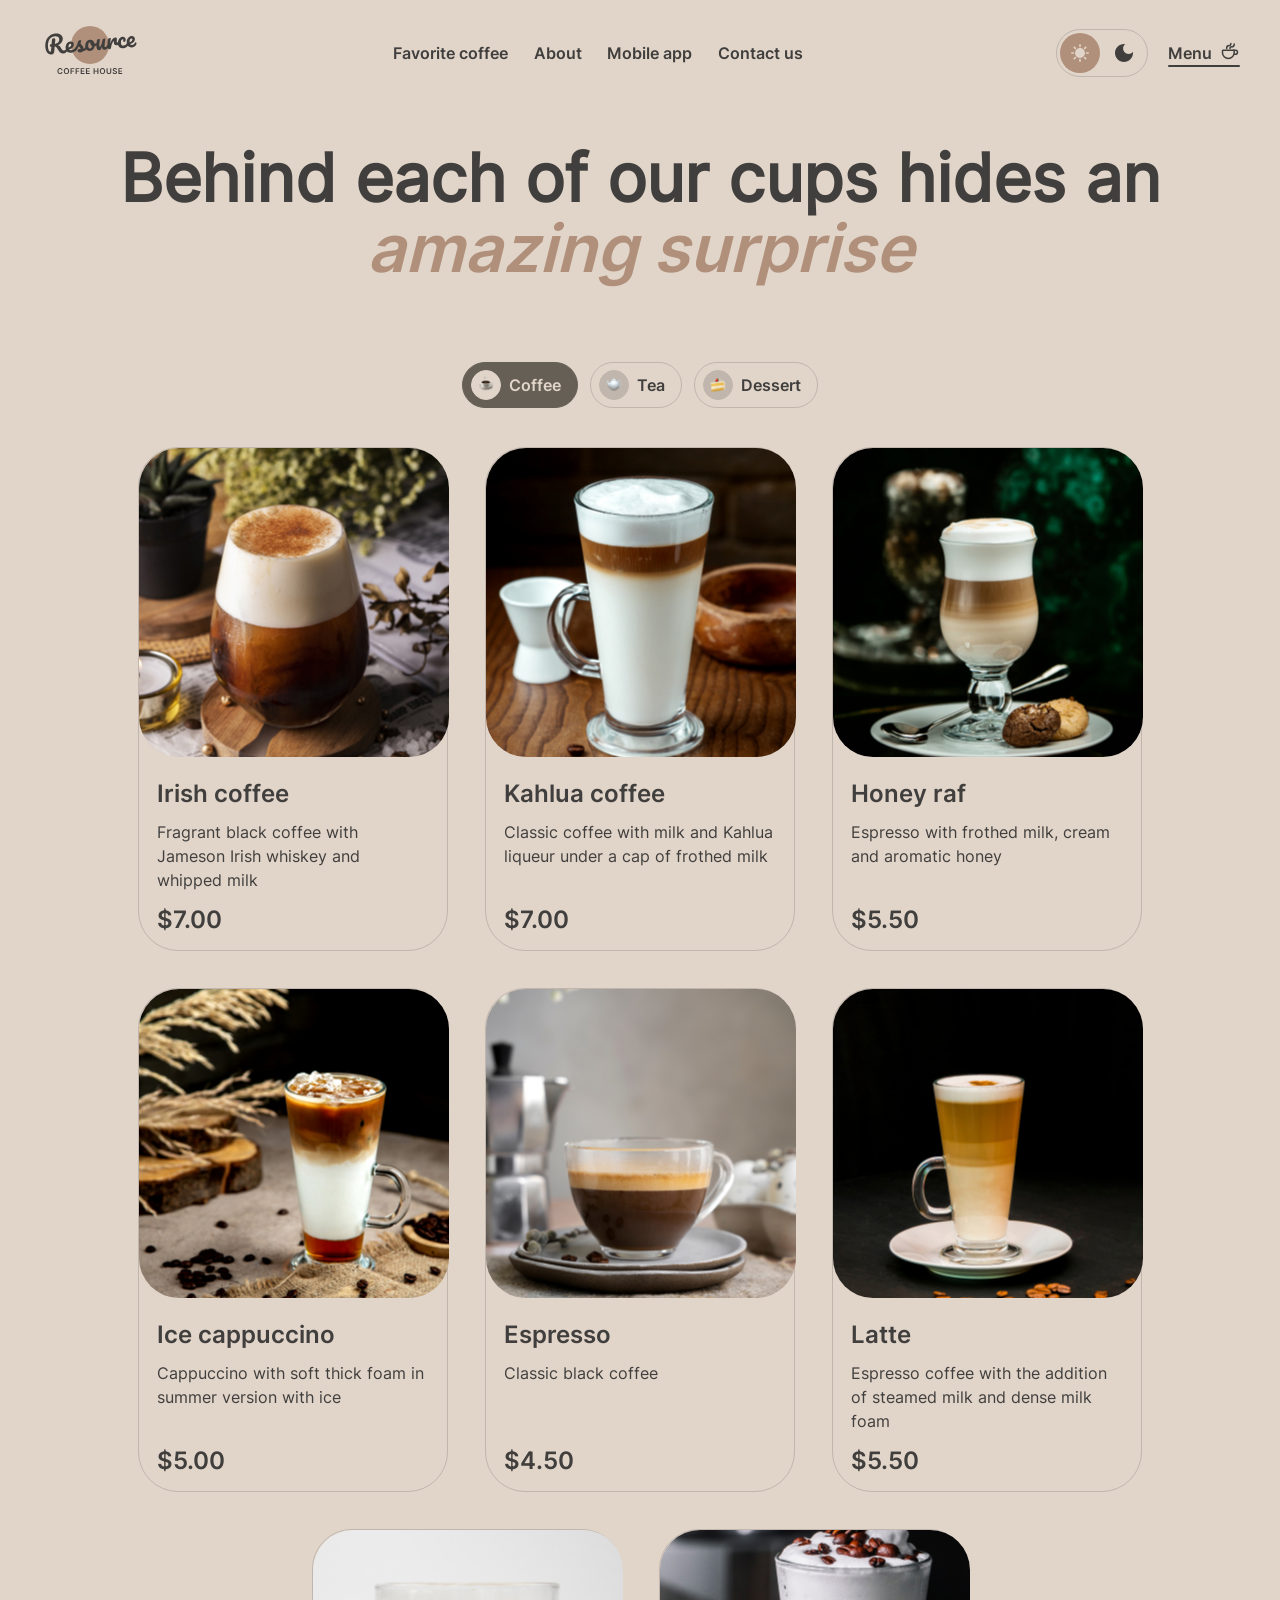
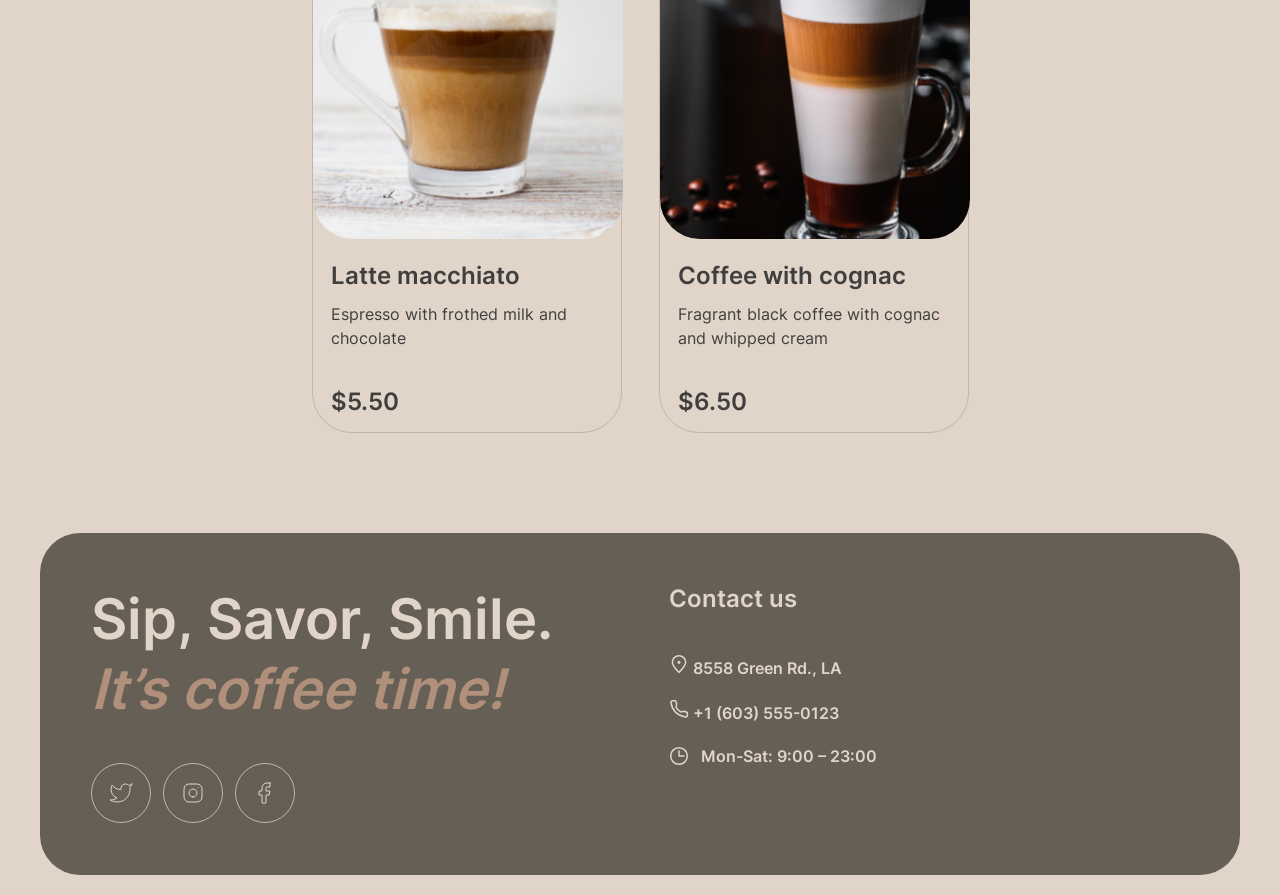
==== commit d1f9cb2d: "feat: modal" ====
--- a/pages/menu/index.html
+++ b/pages/menu/index.html
@@ -78,6 +78,7 @@
       </div>
 
       <div class="menu-cards-wrapper"></div>
+
       <div class="load-img"></div>
     </main>
 
--- a/pages/menu/style.css
+++ b/pages/menu/style.css
@@ -202,11 +202,11 @@
   top: 0;
   left: 0;
   background-color: rgba(41, 41, 41, 0.6);
-  z-index: 1;
+  z-index: 100;
 }
 
 .modal {
-  display: none;
+  display: flex;
   max-width: 800px;
   background-color: #e1d4c9;
   border-radius: 40px;
@@ -232,6 +232,11 @@
   margin: 13px 16px 16px 20px;
 }
 
+.information-container .name-position,
+.information-container .more-detail-position {
+  color: #403f3d;
+}
+
 .size-position {
   display: flex;
   flex-direction: column;
@@ -342,6 +347,7 @@
 
 .total .cost-position {
   margin: 0;
+  color: #403f3d;
 }
 
 .line-opacity {
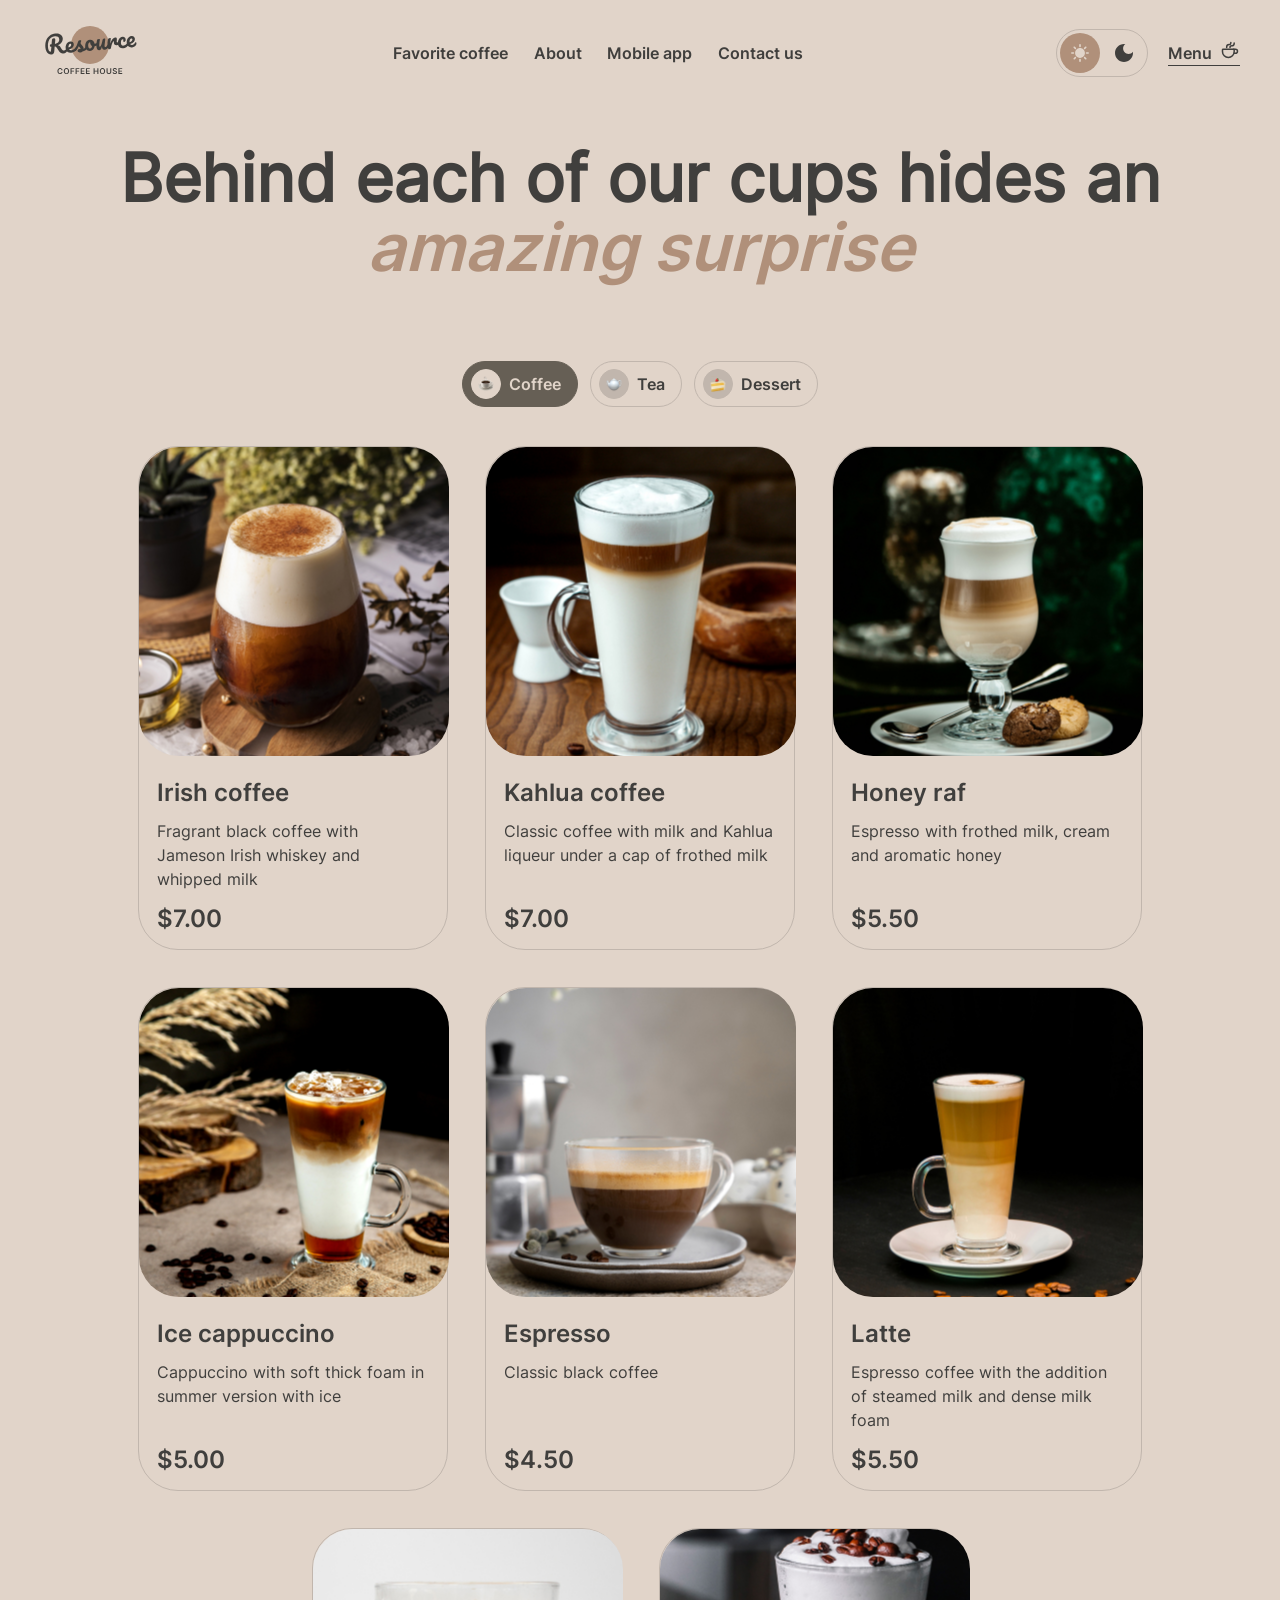
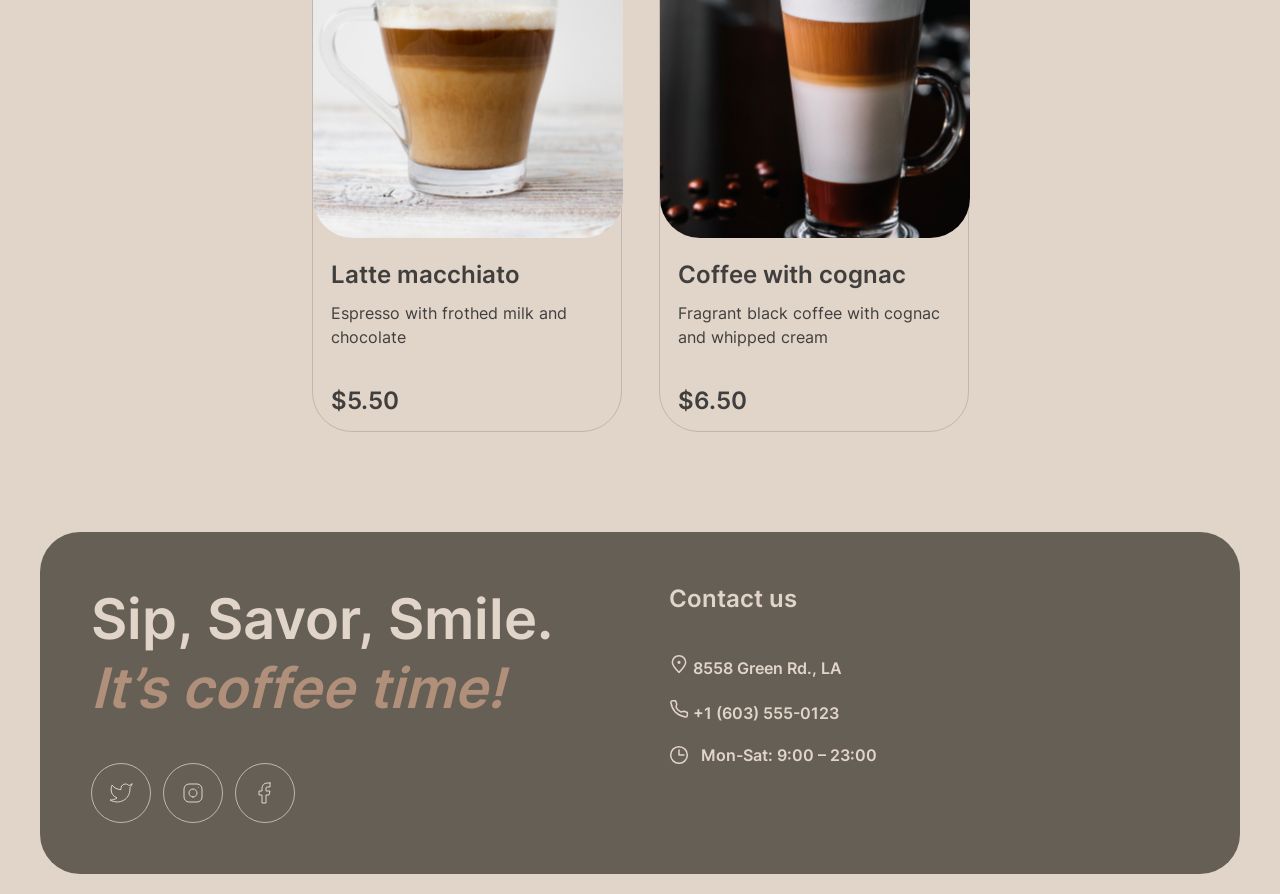
==== commit 6e041425: "refactor: improve code" ====
--- a/pages/menu/index.html
+++ b/pages/menu/index.html
@@ -38,10 +38,10 @@
             </span>
           </span>
         </label>
-        <a href="../menu/index.html" class="logo-menu">
+        <div href="../menu/index.html" class="logo-menu logo-menu-menu-page">
           <h4>Menu</h4>
           <img src="../../assets/icons/coffee-cup.svg" alt="coffee cup" />
-        </a>
+        </div>
       </div>
       <div class="burger-menu" role="button" aria-label="Toggle menu">
         <div class="burger-icon">
--- a/pages/css/global.css
+++ b/pages/css/global.css
@@ -60,9 +60,11 @@
 
   --color-icon-social-hover: #403f3d;
 
+  --color-modal-bg: rgba(41, 41, 41, 0.6);
+
   --font-semibold: "Inter600", sans-serif;
   --font-regular: "Inter400", sans-serif;
-  --transition-standard: 0.5s ease-in-out;
+  --transition-standard: 0.3s ease-in-out;
   --transition-fast: 0.3s ease;
 }
 
@@ -102,6 +104,8 @@
   --c-social-hover-bg: #292826;
 
   --color-icon-social-hover: #e1d4c9;
+
+  --color-modal-bg: rgba(225, 212, 201, 0.6);
 }
 
 :root:has(#theme-toggle:checked) .logo-menu img,
@@ -688,6 +692,12 @@
     gap: 63px;
   }
 
+  .header-navigation a::after,
+  .header-controls a::after {
+    top: 40px;
+    height: 1px;
+  }
+
   .theme-switch {
     z-index: 50;
   }
@@ -710,8 +720,6 @@
 
   .logo-menu.active {
     display: flex;
-    position: absolute;
-    top: 17em;
   }
 
   .burger-menu {
@@ -725,6 +733,15 @@
     margin-top: 8px;
     position: relative;
     z-index: 50;
+    cursor: pointer;
+    transition: transform 0.3s;
+  }
+
+  @media (hover: hover) {
+    .burger-menu:hover {
+      transform: scale(1.2);
+      transition: transform 0.3s;
+    }
   }
 
   .burger-icon {
@@ -735,8 +752,7 @@
     position: relative;
     width: 16px;
     height: 10px;
-    cursor: pointer;
-    transition: transform 0.8s ease;
+    transition: transform 0.3s ease;
   }
 
   .one-line,
@@ -744,7 +760,7 @@
     position: absolute;
     width: 16px;
     height: 1px;
-    transition: all 0.8s ease 0s;
+    transition: all 0.3s ease 0s;
     background-color: var(--color-text-primary);
   }
 
--- a/pages/menu/style.css
+++ b/pages/menu/style.css
@@ -1,13 +1,12 @@
 /*------------header-----------*/
 
-.logo-menu {
-  cursor: none;
-}
-
-.header-controls a::after {
-  left: 0;
-  top: 45px;
-  width: 100%;
+.logo-menu-menu-page {
+  border-bottom: 1px solid var(--color-text-primary);
+  cursor: default;
+}
+
+.logo-menu-menu-page h4 {
+  margin: 0;
 }
 
 @media (hover: hover) {
@@ -52,7 +51,7 @@
   border-radius: 100px;
   border: 1px solid var(--c-border-card);
   cursor: pointer;
-  transition: 0.8s;
+  transition: 0.3s;
 }
 
 @media (hover: hover) {
@@ -129,7 +128,8 @@
 @media (hover: hover) {
   .menu-card:hover > .menu-card-img-container img {
     transform: scale(1);
-    transition: 1s;
+    transition: 0.3s;
+    cursor: pointer;
   }
 }
 
@@ -145,7 +145,7 @@
   position: absolute;
   border-radius: 40px;
   transform: scale(1.1);
-  transition: 0.8s;
+  transition: 0.3s;
   height: -webkit-fill-available;
 }
 
@@ -201,18 +201,18 @@
   height: 100%;
   top: 0;
   left: 0;
-  background-color: rgba(41, 41, 41, 0.6);
+  background-color: var(--color-modal-bg);
   z-index: 100;
 }
 
 .modal {
   display: flex;
   max-width: 800px;
-  background-color: #e1d4c9;
+  background-color: var(--color-bg-page);
   border-radius: 40px;
-  border: 1px solid #403f3d;
+  border: 1px solid var(--c-border-card);
   position: absolute;
-  transition: 0.8s;
+  transition: 0.3s;
   margin: 0 35px;
   z-index: 10;
 }
@@ -234,7 +234,7 @@
 
 .information-container .name-position,
 .information-container .more-detail-position {
-  color: #403f3d;
+  color: var(--color-text-primary);
 }
 
 .size-position {
@@ -255,6 +255,7 @@
   font-size: 16px;
   line-height: 150%;
   margin: 8px 12px 8px 0;
+  color: var(--color-text-primary);
 }
 
 .choise-size {
@@ -268,46 +269,46 @@
   display: flex;
   align-items: center;
   height: 44px;
-  background-color: #e1d4c9;
+  background-color: transparent;
   border-radius: 100px;
-  border: 1px solid #c1b6ad;
+  border: 1px solid var(--c-border-card);
   cursor: pointer;
-  transition: 0.8s;
+  transition: 0.3s;
 }
 
 .size-ml {
-  color: #403f3d;
+  color: var(--c-btn-type-text-hover);
 }
 
 @media (hover: hover) {
   .size-button:hover {
-    background-color: #665f55;
-    border: 1px solid #665f55;
+    background-color: var(--c-btn-type-bg-hover);
+    border: 1px solid var(--c-btn-type-bg-hover);
   }
 
   .size-button:hover > .circle-btn {
-    background-color: #e1d4c9;
-    border: 1px solid #e1d4c9;
+    background-color: var(--c-btn-type-circle-bg-hover);
+    border: 1px solid var(--c-btn-type-circle-bg-hover);
   }
 
   .size-button:hover > .size-ml {
-    color: #e1d4c9;
+    color: var(--c-btn-type-text-hover);
   }
 }
 
 .choise-size > .checked {
-  background-color: #665f55;
-  border: 1px solid #665f55;
+  background-color: var(--c-btn-type-bg-checked);
+  border: 1px solid var(--c-btn-type-bg-checked);
   cursor: default;
 }
 
 .choise-size > .checked > .circle-btn {
-  background-color: #e1d4c9;
-  border: 1px solid #e1d4c9;
+  background-color: var(--c-btn-type-circle-bg-checked);
+  border: 1px solid var(--c-btn-type-circle-bg-checked);
 }
 
 .choise-size > .checked > .size-ml {
-  color: #e1d4c9;
+  color: var(--c-btn-type-text-checked);
 }
 
 .circle-btn {
@@ -317,14 +318,13 @@
   width: 30px;
   height: 30px;
   border-radius: 50%;
-  background-color: #c1b6ad;
-  border: 1px solid #c1b6ad;
+  background-color: var(--c-btn-type-circle-bg);
+  border: 1px solid var(--c-btn-type-circle-bg);
   margin: 8px;
 }
 
 .circle-btn p {
   margin: 0;
-  color: #403f3d;
 }
 
 .additives-position {
@@ -342,38 +342,39 @@
   font-family: "Inter600";
   font-size: 24px;
   line-height: 125%;
-  color: #403f3d;
+  color: var(--color-text-primary);
 }
 
 .total .cost-position {
   margin: 0;
-  color: #403f3d;
+  color: var(--color-text-primary);
 }
 
 .line-opacity {
   width: 100%;
   height: 1px;
-  background-color: #c1b6ad;
+  background-color: var(--c-border-card);
   margin-top: 19px;
 }
 
 .info-little-font {
   display: flex;
   align-items: flex-start;
-  justify-content: space-between;
   gap: 8px;
-  font-family: "Inter600";
-  font-size: 10px;
-  line-height: 140%;
-  color: #403f3d;
   margin-top: 11px;
 }
 
+:root:has(#theme-toggle:checked) .info-empty {
+  filter: invert(93%) sepia(12%) saturate(336%) hue-rotate(334deg)
+    brightness(95%) contrast(93%);
+  transition: filter var(--transition-standard);
+}
+
 .close {
   display: flex;
   align-items: center;
   justify-content: center;
-  border: 1px solid #665f55;
+  border: 1px solid var(--c-border-card);
   background-color: transparent;
   cursor: pointer;
   border-radius: 100px;
@@ -382,15 +383,15 @@
   font-family: "Inter600";
   font-size: 16px;
   line-height: 150%;
-  color: #403f3d;
+  color: var(--color-text-primary);
   margin-top: 32px;
-  transition: 0.5s;
+  transition: 0.3s;
 }
 
 .close:hover {
-  background-color: #665f55;
+  background-color: var(--c-btn-type-bg-hover);
   color: #e1d4c9;
-  transition: 0.8s;
+  transition: 0.3s;
 }
 
 @media screen and (max-width: 768px) {
@@ -404,6 +405,10 @@
 
   .body-wrapper {
     position: relative;
+  }
+
+  .header-controls a::after {
+    width: 100%;
   }
 
   /*-------------main---------*/
@@ -431,13 +436,13 @@
     height: 60px;
     margin-top: 43px;
     cursor: pointer;
-    transition: transform 0.5s;
+    transition: transform 0.3s;
   }
 
   @media (hover: hover) {
     .load-img:hover {
       transform: scale(1.05);
-      transition: transform 0.5s;
+      transition: transform 0.3s;
     }
   }
 
